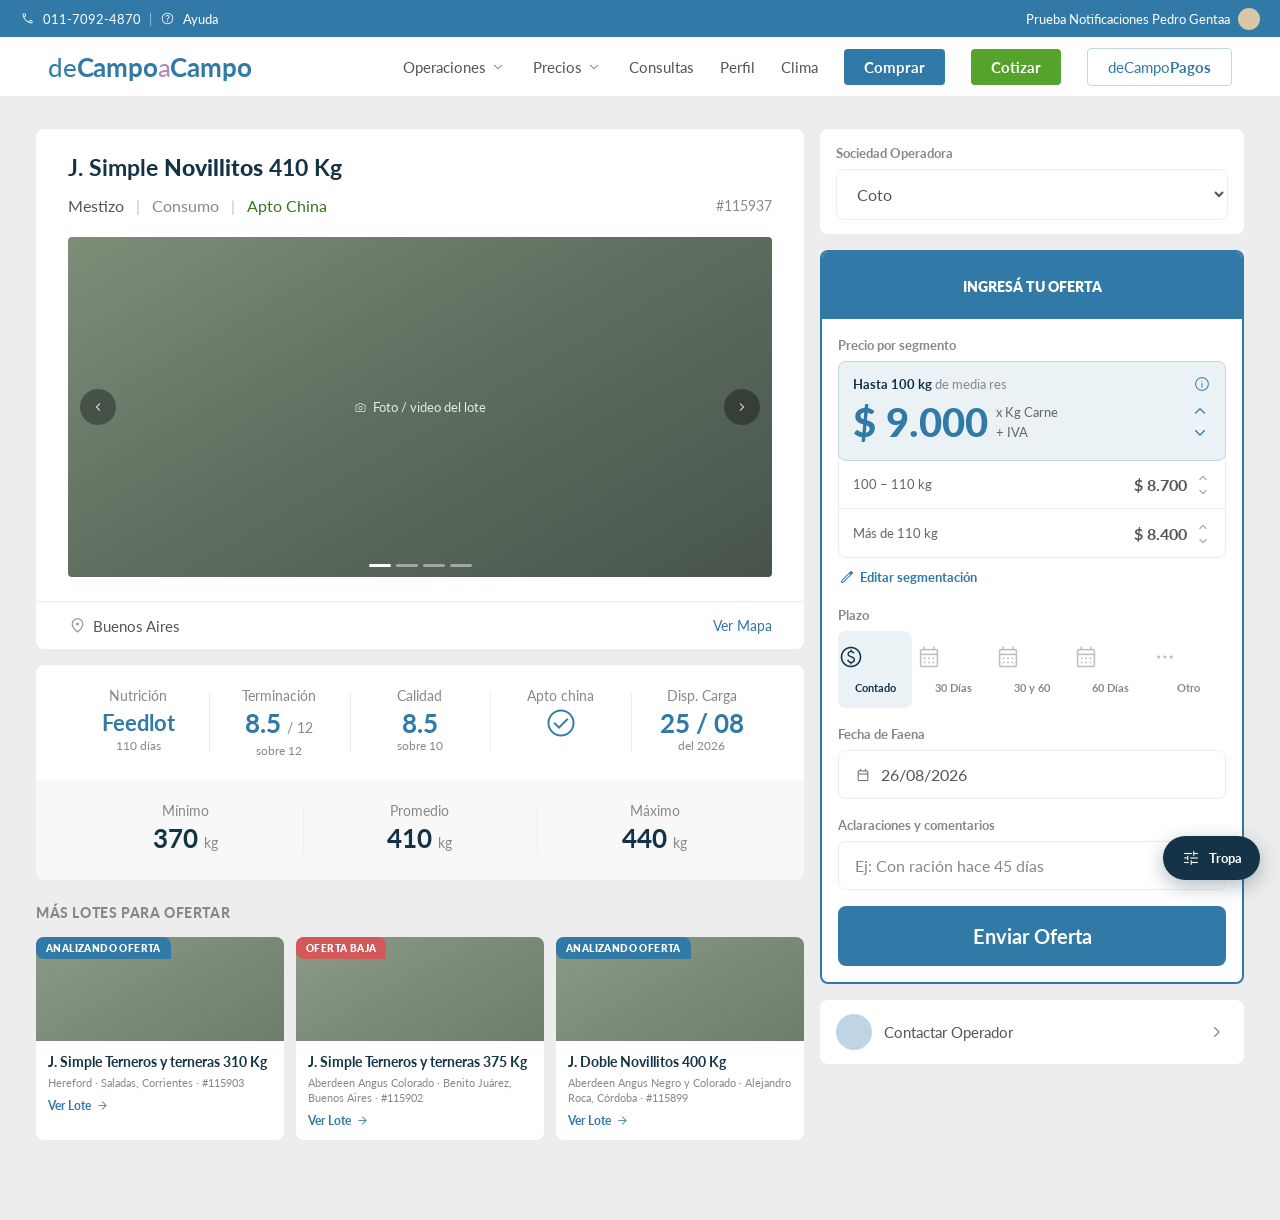
==== compradora/segmentacion-ofertas-faena-web.html @ 0da5093f "Agrego protos de segmentacion oferta faena" ====
<!DOCTYPE html>
<html lang="es">
<head>
<meta charset="utf-8"/>
<meta name="viewport" content="width=device-width,initial-scale=1"/>
<title>Segmentación de Ofertas Faena — Prototipo Web</title>
<link rel="preconnect" href="https://fonts.googleapis.com">
<link rel="preconnect" href="https://fonts.gstatic.com" crossorigin>
<link href="https://fonts.googleapis.com/css2?family=Lato:wght@400;700;900&display=swap" rel="stylesheet">
<link href="https://fonts.googleapis.com/css2?family=Material+Symbols+Outlined:opsz,wght,FILL,GRAD@20..48,300,0,0" rel="stylesheet">
<style>
/* ════════════════════════════════════════════════════════════════
   TOKENS — relevados de react-stage.dcac.ar/lote/faena/115937 (02/09/2026)
   + 04_templates/04_assets/design-system/Design_dCaC.md
   ════════════════════════════════════════════════════════════════ */
:root{
  --brand:#3179A7; --brand-dark:#235677; --brand-light:#EAF2F6; --brand-mid:#BFD5E4;
  --ink:#153346;
  --bg-page:#EDEDED; --bg-l1:#FFFFFF; --bg-l2:#F8F8F8;
  --border-tertiary:#EDEDED; --border-secondary:#C0C0C0;
  --c-primary:#555555; --c-secondary:#666666; --c-tertiary:#888888; --c-disabled:#C0C0C0;
  --positive:#54A22B; --positive-bg:#EEF6EA; --green-cta:#55A32A; --green-text:#3C731F;
  --warning:#B29B0E; --warning-border:#E7E0B4; --warning-text:#4B4106;
  --negative:#D25859; --negative-border:#F8CECE; --negative-text:#612929;
  --info-bg:#F4F8FA; --r-sm:8px; --r-xs:4px;
}
*{box-sizing:border-box}
body{margin:0;background:var(--bg-page);font-family:Lato,sans-serif;color:var(--c-primary);-webkit-font-smoothing:antialiased}
.ms{font-family:'Material Symbols Outlined';font-weight:300;font-style:normal;line-height:1;vertical-align:middle;user-select:none;display:inline-block;width:1em;overflow:hidden;white-space:nowrap}
.hidden{display:none!important}

/* ── Header ── */
.topbar{background:var(--brand);height:37px;display:flex;align-items:center;padding:0 20px;color:#fff;font-size:13px;gap:8px}
.topbar .sep{opacity:.55}
.topbar .right{margin-left:auto;display:flex;align-items:center;gap:8px}
.avatar{width:22px;height:22px;border-radius:999px;background:#D9C7A8;display:inline-block}
.navbar{background:#fff;height:60px;display:flex;align-items:center;padding:0 48px;gap:26px;border-bottom:1px solid var(--border-tertiary)}
.logo{font-size:26px;color:var(--brand);letter-spacing:-.2px;margin-right:auto}
.logo b{font-weight:700}.logo i{color:#B08BB8;font-style:normal}
.nav-item{font-size:15px;color:var(--c-primary);display:flex;align-items:center;gap:3px;cursor:pointer}
.nav-item .ms{font-size:18px;color:var(--c-tertiary)}
.nav-btn{border-radius:var(--r-xs);padding:9px 20px;font-size:15px;font-weight:700;cursor:pointer}
.nav-btn.brand{background:var(--brand);color:#fff}
.nav-btn.green{background:var(--green-cta);color:#fff}
.nav-btn.out{background:#fff;border:1px solid var(--brand-mid);color:var(--brand);font-weight:400}

/* ── Layout ── */
.wrap{max-width:1256px;margin:0 auto;padding:32px 0 80px;display:grid;grid-template-columns:1fr 424px;gap:16px;align-items:start}
@media(max-width:1320px){.wrap{padding:32px 24px 80px}}
.col{display:flex;flex-direction:column;gap:16px}

/* ── Card de lote ── */
.card{background:var(--bg-l1);border-radius:var(--r-sm);overflow:hidden}
.card-pad{padding:24px 32px}
.lote-title{font-size:23px;font-weight:700;color:var(--ink);margin:0}
.lote-title .cat{font-weight:900}
.lote-meta{display:flex;align-items:center;gap:12px;margin-top:14px;font-size:16px;line-height:22px}
.lote-meta .sep{color:var(--border-secondary)}
.lote-meta .a{color:var(--c-primary)}
.lote-meta .b{color:var(--c-tertiary)}
.lote-meta .green{color:var(--green-text)}
.lote-meta .id{margin-left:auto;font-size:14px;color:var(--c-tertiary)}
.media{position:relative;margin-top:20px;height:340px;border-radius:var(--r-xs);overflow:hidden;background:linear-gradient(150deg,#7d8f79 0%,#5f7060 45%,#48544b 100%);display:flex;align-items:center;justify-content:center}
.media .lbl{color:rgba(255,255,255,.85);font-size:13px;display:flex;align-items:center;gap:6px}
.media .arrow{position:absolute;top:50%;transform:translateY(-50%);width:36px;height:36px;border-radius:999px;background:rgba(0,0,0,.35);color:#fff;display:flex;align-items:center;justify-content:center;cursor:pointer}
.media .arrow.l{left:12px}.media .arrow.r{right:12px}
.media .bars{position:absolute;bottom:10px;left:0;right:0;display:flex;justify-content:center;gap:5px}
.media .bars i{width:22px;height:3px;border-radius:2px;background:rgba(255,255,255,.45)}
.media .bars i.on{background:#fff}
.geo{display:flex;align-items:center;gap:6px;padding:14px 32px;border-top:1px solid var(--border-tertiary);font-size:15px;color:var(--c-primary)}
.geo .ms{font-size:19px;color:var(--c-tertiary)}
.geo .link{margin-left:auto;color:var(--brand);font-size:14px;cursor:pointer}

/* ── Atributos ── */
.attrs{display:grid;grid-template-columns:repeat(5,1fr);padding:22px 32px}
.attr{text-align:center;position:relative}
.attr+.attr::before{content:'';position:absolute;left:0;top:6px;bottom:6px;width:1px;background:var(--border-tertiary)}
.attr .k{font-size:14px;color:var(--c-tertiary)}
.attr .v{font-size:26px;font-weight:700;color:var(--brand);margin-top:4px;line-height:30px}
.attr .v small{font-size:14px;font-weight:400;color:var(--c-tertiary)}
.attr .s{font-size:12px;color:var(--c-tertiary)}
.attr .check{color:var(--brand);font-size:34px;margin-top:2px}
.weights{display:grid;grid-template-columns:repeat(3,1fr);padding:22px 32px;background:var(--bg-l2)}
.weights .attr .v{color:var(--ink)}

/* ── Más lotes ── */
.sec-title{font-size:14px;font-weight:900;color:var(--c-tertiary);text-transform:uppercase;letter-spacing:.6px;margin:8px 0 0}
.rail{display:grid;grid-template-columns:repeat(3,1fr);gap:12px}
.mini{background:var(--bg-l1);border-radius:var(--r-sm);overflow:hidden;position:relative}
.mini .badge{position:absolute;top:0;left:0;font-size:10px;font-weight:800;letter-spacing:.4px;color:#fff;padding:5px 10px;border-radius:0 var(--r-sm) 0 var(--r-sm);text-transform:uppercase}
.mini .badge.an{background:var(--brand)}
.mini .badge.baja{background:var(--negative)}
.mini .ph{height:104px;background:linear-gradient(150deg,#8a9a86,#6d7d6b)}
.mini .bd{padding:12px}
.mini .t{font-size:14px;font-weight:700;color:var(--ink);line-height:18px}
.mini .m{font-size:11px;color:var(--c-tertiary);margin-top:4px;line-height:15px}
.mini .go{display:flex;align-items:center;gap:4px;color:var(--brand);font-size:12px;font-weight:700;margin-top:8px;cursor:pointer}
.mini .go .ms{font-size:15px}

/* ── Panel de oferta ── */
.offer{background:var(--bg-l1);border:2px solid var(--brand);border-radius:var(--r-sm)}
.offer-head{background:var(--brand);padding:24px 32px;text-align:center;border-radius:6px 6px 0 0}
.offer-head span{font-size:14px;font-weight:800;color:#fff;text-transform:uppercase}
.offer-body{padding:16px}
.field{margin-bottom:16px}
.field:last-child{margin-bottom:0}
.label{font-size:13px;font-weight:700;line-height:20px;color:var(--c-tertiary);margin-bottom:6px}

.price-box{border:1px solid var(--border-tertiary);border-radius:var(--r-sm);padding:12px 16px;display:flex;align-items:center;gap:10px}
.price-big{font-size:40px;line-height:60px;font-weight:900;color:var(--brand);white-space:nowrap}
.price-suffix{font-size:13px;line-height:20px;color:var(--c-secondary);white-space:nowrap}
.steppers{margin-left:auto;display:flex;flex-direction:column;color:var(--brand)}
.steppers .ms{font-size:22px;height:22px;cursor:pointer}
.steppers .ms:hover{color:var(--brand-dark)}

.seg-table{border:1px solid var(--border-tertiary);border-radius:var(--r-sm)}
.seg-row:first-child{border-radius:var(--r-sm) var(--r-sm) 0 0}
.seg-row:last-child{border-radius:0 0 var(--r-sm) var(--r-sm)}
.seg-row{display:flex;align-items:center;justify-content:space-between;gap:12px;padding:10px 14px;border-bottom:1px solid var(--border-tertiary)}
.seg-row:last-child{border-bottom:none}
.seg-row .range{font-size:13px;line-height:20px;color:var(--c-secondary)}
.seg-row .price{font-size:16px;font-weight:700;color:var(--c-primary)}
.seg-row .price-wrap{display:flex;align-items:center;gap:8px}
.steppers-sm{display:flex;flex-direction:column;color:var(--c-tertiary)}
.steppers-sm .ms{font-size:16px;height:14px;cursor:pointer}
.steppers-sm .ms:hover{color:var(--brand)}
.seg-row.principal{display:block;background:var(--brand-light);border:1px solid var(--brand-mid);border-radius:var(--r-sm);margin:-1px;padding:12px 14px;position:relative}
.seg-row.principal .range-line{display:flex;align-items:center;gap:6px}
.seg-row.principal .range{font-size:13px;font-weight:700;line-height:20px;color:var(--ink)}
.seg-row.principal .range .est{font-weight:400;color:var(--c-tertiary)}
.principal-line{display:flex;align-items:center;gap:8px;margin-top:2px}
.seg-row.principal .price{font-size:40px;line-height:52px;font-weight:900;color:var(--brand);white-space:nowrap}
.edit-link{display:inline-flex;align-items:center;gap:4px;color:var(--brand);font-size:13px;font-weight:700;cursor:pointer;margin-top:10px}
.edit-link .ms{font-size:18px}
/* Selector de categoría para tropas mixtas de mismo eje */
.tabs{display:flex;background:var(--bg-l2);border:1px solid var(--border-tertiary);border-radius:var(--r-sm);padding:4px;gap:2px;margin-bottom:8px}
.tab{flex:1;text-align:center;padding:7px 0;border-radius:var(--r-xs);font-size:12px;font-weight:700;color:var(--c-tertiary);cursor:pointer;white-space:nowrap;overflow:hidden;text-overflow:ellipsis}
.tab:hover{color:var(--c-secondary)}
.tab.active{background:var(--brand-light);color:var(--brand-dark)}
/* ── Tropas mixtas de mismo eje: una columna de precio por categoría ── */
.seg-hdr{display:grid;grid-template-columns:1fr 104px 104px;gap:8px;padding:8px 14px;background:var(--bg-l2);border-bottom:1px solid var(--border-tertiary);border-radius:var(--r-sm) var(--r-sm) 0 0}
.seg-hdr span{font-size:10px;font-weight:700;text-transform:uppercase;letter-spacing:.3px;color:var(--c-tertiary);text-align:right}
.seg-hdr span:first-child{text-align:left}
.seg-row.multi{display:grid;grid-template-columns:1fr 104px 104px;gap:8px;align-items:center;border-radius:0}
.seg-row.multi .cell{display:flex;align-items:center;justify-content:flex-end;gap:4px}
.seg-row.multi.principal{display:grid;padding:12px 14px;margin:-1px}
.seg-row.multi.principal .price{font-size:22px;line-height:30px;font-weight:900;color:var(--brand)}
.seg-row.multi .range-line{min-width:0}
.seg-cap{font-size:11px;color:var(--c-tertiary);margin-top:6px}
.edit-hdr{display:grid;grid-template-columns:1fr 88px 88px 18px;gap:8px;padding-bottom:6px;border-bottom:1px solid var(--border-tertiary)}
.edit-hdr span{font-size:10px;font-weight:700;text-transform:uppercase;letter-spacing:.3px;color:var(--c-tertiary);text-align:right}
.edit-hdr span:first-child{text-align:left}
.edit-row.multi{display:grid;grid-template-columns:1fr 88px 88px 18px;gap:8px;align-items:center}
.edit-row .rf{font-size:13px;color:var(--c-secondary)}

/* ── Hint on hover ── */
/* El ícono dispara el hover; la burbuja se posiciona respecto de la fila
   principal (position:relative) para no tapar el precio. */
.hint{margin-left:auto;position:static;display:inline-flex;align-items:center;cursor:help}
.hint>.ms{font-size:18px;color:var(--brand)}
.hint .bubble{position:absolute;left:14px;right:14px;top:calc(100% - 2px);background:var(--ink);color:#E7F0F6;font-size:12px;line-height:17px;font-weight:400;padding:10px 12px;border-radius:var(--r-sm);box-shadow:0 8px 24px rgba(21,51,70,.28);opacity:0;visibility:hidden;transition:opacity .12s;z-index:20;text-align:left}
.hint .bubble b{color:#fff}
.hint .bubble::before{content:'';position:absolute;right:12px;top:-5px;width:10px;height:10px;background:var(--ink);transform:rotate(45deg)}
.hint:hover .bubble{opacity:1;visibility:visible}

.chips{display:grid;grid-template-columns:repeat(5,1fr);gap:4px}
.chip{border-radius:var(--r-sm);padding:13px 0;text-align:center;cursor:pointer}
.chip .ms{font-size:26px;color:var(--c-disabled);display:block;margin-bottom:6px}
.chip .cl{font-size:11px;font-weight:700;color:var(--c-tertiary)}
.chip.selected{background:var(--brand-light)}
.chip.selected .ms,.chip.selected .cl{color:var(--ink)}

.input{border:1px solid var(--border-tertiary);border-radius:var(--r-sm);padding:14px 16px;display:flex;align-items:center;gap:10px;font-size:16px;color:var(--c-primary);width:100%;font-family:Lato;background:var(--bg-l1)}
.input.placeholder{color:var(--c-tertiary)}

.btn{border:none;border-radius:var(--r-sm);font-family:Lato,sans-serif;font-size:20px;line-height:30px;padding:15px 0;width:100%;cursor:pointer}
.btn-primary{background:var(--brand);color:#fff;font-weight:700}
.btn-primary:hover{background:var(--brand-dark)}
.btn-disabled{background:var(--bg-l2);color:#444;cursor:not-allowed}
.btn-sm{font-size:14px;line-height:20px;padding:12px 16px;width:auto;font-weight:700}
.btn-ghost{background:transparent;color:var(--brand);border:1px solid var(--brand-mid)}

.alert{display:flex;gap:10px;border-radius:var(--r-sm);padding:12px 14px;border:1px solid}
.alert .ms{font-size:20px;flex-shrink:0;margin-top:1px}
.alert-title{font-size:13px;font-weight:700;line-height:18px}
.alert-body{font-size:12px;line-height:17px;margin-top:2px}
.alert.info{background:var(--info-bg);border-color:var(--brand-mid);color:var(--ink)}
.alert.info .ms{color:var(--brand)}
.alert.warn{background:#FDFCF9;border-color:var(--warning-border);color:var(--warning-text)}
.alert.warn .ms{color:var(--warning)}

.op{background:var(--bg-l1);border-radius:var(--r-sm);padding:14px 16px;display:flex;align-items:center;gap:12px;cursor:pointer}
.op .pic{width:36px;height:36px;border-radius:999px;background:var(--brand-mid)}
.op .n{font-size:15px;color:var(--c-primary)}
.op .ms{margin-left:auto;color:var(--c-tertiary);font-size:22px}

/* ── Oferta baja ── */
.baja-banner{background:var(--negative);color:#fff;border-radius:var(--r-sm) var(--r-sm) 0 0;padding:12px 16px;display:flex;align-items:center;gap:8px}
.baja-banner .t{font-size:14px;font-weight:800;text-transform:uppercase}
.baja-banner .d{margin-left:auto;font-size:11px;opacity:.9}
.baja-body{border:1px solid var(--negative-border);border-top:none;border-radius:0 0 var(--r-sm) var(--r-sm);padding:16px;background:#FEF7F7}
.tip{display:flex;gap:8px;background:#fff;border:1px solid var(--warning-border);border-radius:var(--r-sm);padding:10px 12px;font-size:13px;line-height:19px;color:var(--warning-text);margin-top:12px}
.tip .ms{color:var(--warning);font-size:20px;flex-shrink:0}
.hist{background:var(--bg-l1);border-radius:var(--r-sm);padding:16px}
.hist-h{font-size:13px;font-weight:900;color:var(--c-tertiary);text-transform:uppercase;letter-spacing:.5px;margin-bottom:10px}
.hist-row{display:flex;justify-content:space-between;font-size:13px;padding:5px 0}
.hist-row .v{font-weight:700;color:var(--c-primary)}

/* ── Respuesta del hub: Oferta Baja / Oferta Competitiva ──
   Copys y estructura según feedback de negocio del 09/09/2026. */
.resp{border-radius:var(--r-sm);overflow:hidden;border:2px solid}
.resp.baja{border-color:#9B3A3B}
.resp.comp{border-color:#3C731F}
.resp-head{padding:13px;text-align:center}
.resp.baja .resp-head{background:#9B3A3B}
.resp.comp .resp-head{background:#3C731F}
.resp-head span{color:#fff;font-weight:900;text-transform:uppercase;letter-spacing:.4px;font-size:15px}
.resp-body{background:var(--bg-l1);padding:18px 16px}
.resp-h{text-align:center;font-weight:700;color:var(--c-primary);font-size:17px;line-height:24px}
.resp-h b{font-weight:900}
.resp.baja .resp-h b{color:#9B3A3B}
.resp.comp .resp-h b{color:#3C731F}
.resp-h .mut{font-weight:400;color:var(--c-tertiary)}
.resp-p{text-align:center;color:var(--c-tertiary);margin-top:8px;font-size:14px;line-height:20px}
.resp-p b{color:var(--c-secondary);font-weight:700}
.resp-div{height:1px;background:var(--border-tertiary);margin:16px 0}
.resp-k{font-size:13px;color:var(--c-tertiary);margin-bottom:6px}
.resp-meta{margin-top:14px}
.resp-meta .r{display:flex;justify-content:space-between;gap:12px;padding:8px 0;border-bottom:1px solid var(--border-tertiary);font-size:13px;color:var(--c-tertiary)}
.resp-meta .r:last-child{border-bottom:none}
.resp-meta .r b{color:var(--c-primary);font-weight:700;text-align:right}

/* ── Modales ── */
.overlay{position:fixed;inset:0;background:rgba(21,51,70,.45);display:none;align-items:center;justify-content:center;z-index:100;padding:24px}
.overlay.open{display:flex}
.modal{background:var(--bg-l1);border-radius:12px;width:100%;max-width:460px;max-height:88vh;overflow:auto}
.modal-head{padding:20px 24px 0}
.modal-title{font-size:18px;font-weight:900;color:var(--ink)}
.modal-sub{font-size:13px;line-height:19px;color:var(--c-tertiary);margin-top:4px}
.modal-body{padding:16px 24px}
.modal-foot{padding:0 24px 20px;display:flex;gap:8px;justify-content:flex-end}
.modal-row{display:flex;justify-content:space-between;gap:16px;padding:10px 0;border-bottom:1px solid var(--border-tertiary)}
.modal-row:last-child{border-bottom:none}
.modal-row .k{font-size:13px;color:var(--c-tertiary)}
.modal-row .v{font-size:13px;font-weight:700;color:var(--c-primary);text-align:right}
.edit-row{display:flex;align-items:center;justify-content:space-between;gap:12px;padding:10px 0;border-bottom:1px solid var(--border-tertiary)}
.range-input{font-family:Lato;font-size:13px;width:56px;padding:6px 8px;border:1px solid var(--border-tertiary);border-radius:var(--r-xs);color:var(--c-primary)}
.range-input.wide{width:88px}
.price-input{font-family:Lato;font-size:14px;font-weight:700;width:88px;padding:6px 8px;border:1px solid var(--border-tertiary);border-radius:var(--r-xs);color:var(--c-primary);text-align:right}
.edit-price{display:flex;align-items:center;gap:8px}
.edit-price .del{font-size:18px;color:var(--c-disabled);cursor:pointer}
.edit-price .del:hover{color:var(--negative)}
.add-seg{display:inline-flex;align-items:center;gap:6px;color:var(--brand);font-size:13px;font-weight:700;cursor:pointer;padding-top:12px}
.add-seg .ms{font-size:18px}
.ok-icon{width:56px;height:56px;border-radius:999px;background:var(--positive-bg);color:var(--positive);display:flex;align-items:center;justify-content:center;margin:0 auto 12px}
.ok-icon .ms{font-size:32px}

/* ── Widget flotante de tropas ── */
.cw{position:fixed;right:20px;bottom:20px;z-index:200}
.cw-fab{background:var(--ink);color:#fff;border-radius:999px;padding:12px 18px;display:flex;align-items:center;gap:8px;font-size:13px;font-weight:700;cursor:pointer;box-shadow:0 6px 20px rgba(21,51,70,.32)}
.cw-fab .ms{font-size:20px}
.cw-panel{display:none;background:var(--ink);border-radius:12px;padding:8px;margin-bottom:8px;width:308px;max-height:76vh;overflow:auto;box-shadow:0 10px 32px rgba(21,51,70,.36)}
.cw.open .cw-panel{display:block}
.cw-t{color:#8FB4CC;font-size:10px;font-weight:700;text-transform:uppercase;letter-spacing:.5px;padding:10px 10px 6px}
.cw-item{color:#DCE8F0;font-size:13px;line-height:18px;padding:9px 10px;border-radius:var(--r-sm);cursor:pointer;display:flex;gap:8px;align-items:flex-start}
.cw-item:hover{background:rgba(255,255,255,.08)}
.cw-item.active{background:var(--brand);color:#fff;font-weight:700}
.cw-item .ms{font-size:18px;opacity:.7;margin-top:1px}
.cw-item small{display:block;font-size:11px;font-weight:400;opacity:.75;margin-top:1px}
.cw-sep{height:1px;background:rgba(255,255,255,.1);margin:8px 6px}
</style>
</head>
<body>

<!-- ══════════ HEADER ══════════ -->
<div class="topbar">
  <span class="ms" style="font-size:15px">call</span>011-7092-4870
  <span class="sep">|</span><span class="ms" style="font-size:15px">help</span>Ayuda
  <span class="right">Prueba Notificaciones Pedro Gentaa<span class="avatar"></span></span>
</div>
<div class="navbar">
  <div class="logo">de<b>Campo</b><i>a</i><b>Campo</b></div>
  <div class="nav-item">Operaciones<span class="ms">expand_more</span></div>
  <div class="nav-item">Precios<span class="ms">expand_more</span></div>
  <div class="nav-item">Consultas</div>
  <div class="nav-item">Perfil</div>
  <div class="nav-item">Clima</div>
  <div class="nav-btn brand">Comprar</div>
  <div class="nav-btn green">Cotizar</div>
  <div class="nav-btn out">deCampo<b>Pagos</b></div>
</div>

<div class="wrap">
  <!-- ══════════ COLUMNA IZQUIERDA ══════════ -->
  <div class="col">
    <div class="card">
      <div class="card-pad">
        <div class="lote-title" id="l-title"></div>
        <div class="lote-meta">
          <span class="a" id="l-raza"></span><span class="sep">|</span>
          <span class="b" id="l-destino"></span>
          <span class="sep" id="l-sep2">|</span><span class="green" id="l-china">Apto China</span>
          <span class="id" id="l-id"></span>
        </div>
        <div class="media">
          <div class="lbl"><span class="ms">photo_camera</span>Foto / video del lote</div>
          <div class="arrow l"><span class="ms">chevron_left</span></div>
          <div class="arrow r"><span class="ms">chevron_right</span></div>
          <div class="bars"><i class="on"></i><i></i><i></i><i></i></div>
        </div>
      </div>
      <div class="geo"><span class="ms">location_on</span><span id="l-ubic"></span><span class="link">Ver Mapa</span></div>
    </div>

    <div class="card">
      <div class="attrs">
        <div class="attr"><div class="k">Nutrición</div><div class="v" id="a-nut" style="font-size:22px"></div><div class="s" id="a-nut2"></div></div>
        <div class="attr"><div class="k">Terminación</div><div class="v" id="a-term"></div><div class="s">sobre 12</div></div>
        <div class="attr"><div class="k">Calidad</div><div class="v" id="a-cal"></div><div class="s">sobre 10</div></div>
        <div class="attr"><div class="k">Apto china</div><div class="check ms" id="a-china">check_circle</div></div>
        <div class="attr"><div class="k">Disp. Carga</div><div class="v" id="a-carga"></div><div class="s" id="a-carga2"></div></div>
      </div>
      <div class="weights">
        <div class="attr"><div class="k">Mínimo</div><div class="v" id="w-min"></div></div>
        <div class="attr"><div class="k">Promedio</div><div class="v" id="w-prom"></div></div>
        <div class="attr"><div class="k">Máximo</div><div class="v" id="w-max"></div></div>
      </div>
    </div>

    <div class="sec-title">Más lotes para ofertar</div>
    <div class="rail">
      <div class="mini"><span class="badge an">Analizando oferta</span><div class="ph"></div><div class="bd">
        <div class="t">J. Simple Terneros y terneras 310 Kg</div>
        <div class="m">Hereford · Saladas, Corrientes · #115903</div>
        <div class="go">Ver Lote<span class="ms">arrow_forward</span></div></div></div>
      <div class="mini"><span class="badge baja">Oferta baja</span><div class="ph"></div><div class="bd">
        <div class="t">J. Simple Terneros y terneras 375 Kg</div>
        <div class="m">Aberdeen Angus Colorado · Benito Juárez, Buenos Aires · #115902</div>
        <div class="go">Ver Lote<span class="ms">arrow_forward</span></div></div></div>
      <div class="mini"><span class="badge an">Analizando oferta</span><div class="ph"></div><div class="bd">
        <div class="t">J. Doble Novillitos 400 Kg</div>
        <div class="m">Aberdeen Angus Negro y Colorado · Alejandro Roca, Córdoba · #115899</div>
        <div class="go">Ver Lote<span class="ms">arrow_forward</span></div></div></div>
    </div>
  </div>

  <!-- ══════════ COLUMNA DERECHA ══════════ -->
  <div class="col">

    <!-- El selector de sociedad vive FUERA del bloque de oferta (feedback 09/09) -->
    <div class="card" style="padding:14px 16px">
      <div class="label" style="margin-bottom:6px">Sociedad Operadora</div>
      <select class="input" id="f-soc" onchange="switchSoc(this.value)"></select>
    </div>

    <!-- Respuesta del hub (Oferta Baja / Oferta Competitiva) -->
    <div id="blk-resp" class="hidden">
      <div class="resp" id="resp-card">
        <div class="resp-head"><span id="resp-title"></span></div>
        <div class="resp-body">
          <div class="resp-h" id="resp-h"></div>
          <div class="resp-p" id="resp-p"></div>
          <div class="resp-div"></div>
          <div class="resp-k">Precio ofertado</div>
          <div class="seg-table" id="seg-resp"></div>
          <div class="resp-meta" id="resp-meta"></div>
          <div id="resp-cta" style="margin-top:16px"></div>
        </div>
      </div>
    </div>

    <div class="offer" id="blk-offer">
      <div class="offer-head"><span>Ingresá tu oferta</span></div>
      <div class="offer-body">

        <div class="field" id="f-aviso"></div>

        <div class="field" id="f-seg">
          <div class="label">Precio por segmento</div>
          <div class="tabs hidden" id="f-tabs"></div>
          <div class="seg-table" id="f-table"></div>
          <span class="edit-link" onclick="openEdit()"><span class="ms">edit</span>Editar segmentación</span>
        </div>

        <div class="field hidden" id="f-unico">
          <div class="label">Precio</div>
          <div class="price-box">
            <span class="price-big" id="u-price">$ 9.000</span>
            <span class="price-suffix">x Kg Carne<br>+ IVA</span>
            <span class="steppers"><span class="ms" onclick="stepUnico(25)">keyboard_arrow_up</span><span class="ms" onclick="stepUnico(-25)">keyboard_arrow_down</span></span>
          </div>
          <div class="alert info" style="margin-top:10px"><span class="ms">info</span><div><div class="alert-body">
            Todavía no tenemos tu segmentación de precios cargada para esta categoría. Ofertá un precio único y avisale al operador si querés diferenciar por kilaje.
          </div></div></div>
        </div>

        <div class="field">
          <div class="label">Plazo</div>
          <div class="chips" id="f-chips">
            <div class="chip selected" onclick="pickPlazo(this,'Contado')"><span class="ms">paid</span><span class="cl">Contado</span></div>
            <div class="chip" onclick="pickPlazo(this,'30 Días')"><span class="ms">calendar_month</span><span class="cl">30 Días</span></div>
            <div class="chip" onclick="pickPlazo(this,'30 y 60')"><span class="ms">calendar_month</span><span class="cl">30 y 60</span></div>
            <div class="chip" onclick="pickPlazo(this,'60 Días')"><span class="ms">calendar_month</span><span class="cl">60 Días</span></div>
            <div class="chip" onclick="pickPlazo(this,'Otro')"><span class="ms">more_horiz</span><span class="cl">Otro</span></div>
          </div>
        </div>

        <div class="field">
          <div class="label">Fecha de Faena</div>
          <div class="input" id="f-fecha"><span class="ms">calendar_today</span><span>26/08/2026</span></div>
        </div>

        <div class="field">
          <div class="label">Aclaraciones y comentarios</div>
          <div class="input placeholder" id="f-acl">Ej: Con ración hace 45 días</div>
        </div>

        <button class="btn btn-primary" onclick="openConfirm()">Enviar Oferta</button>
      </div>
    </div>

    <div class="op"><span class="pic"></span><div class="n">Contactar Operador</div><span class="ms">chevron_right</span></div>
  </div>
</div>

<!-- ══════════ MODALES ══════════ -->
<div class="overlay" id="ov-edit"><div class="modal">
  <div class="modal-head"><div class="modal-title">Editar segmentación</div><div class="modal-sub" id="edit-sub"></div></div>
  <div class="modal-body" id="edit-body"></div>
  <div class="modal-foot"><button class="btn btn-sm btn-ghost" onclick="closeModal('ov-edit')">Cancelar</button><button class="btn btn-sm btn-primary" onclick="saveEdit()">Guardar</button></div>
</div></div>

<div class="overlay" id="ov-confirm"><div class="modal">
  <div class="modal-head"><div class="modal-title">Confirmá tu oferta</div></div>
  <div class="modal-body" id="confirm-body"></div>
  <div class="modal-foot"><button class="btn btn-sm btn-ghost" onclick="closeModal('ov-confirm')">Modificar</button><button class="btn btn-sm btn-primary" onclick="closeModal('ov-confirm');openModal('ov-ok')">Confirmar</button></div>
</div></div>

<div class="overlay" id="ov-ok"><div class="modal" style="max-width:400px">
  <div class="modal-body" style="text-align:center;padding:32px 24px 8px">
    <div class="ok-icon"><span class="ms">check</span></div>
    <div class="modal-title">Oferta enviada</div>
    <div class="modal-sub">Tu oferta nos importa. Recordá que enviarla no constituye un compromiso de compra.</div>
  </div>
  <div class="modal-foot" style="justify-content:center"><button class="btn btn-sm btn-primary" onclick="closeModal('ov-ok')">Entendido</button></div>
</div></div>

<!-- ══════════ WIDGET DE TROPAS ══════════ -->
<div class="cw" id="cw">
  <div class="cw-panel">
    <div class="cw-t">Tipo de tropa</div>
    <div id="cw-tropas"></div>
    <div class="cw-sep"></div>
    <div class="cw-t">Estado de la oferta</div>
    <div class="cw-item active" data-e="ofertar" onclick="setEstado('ofertar')"><span class="ms">edit_note</span><div>Ofertar<small>Formulario de carga</small></div></div>
    <div class="cw-item" data-e="competitiva" onclick="setEstado('competitiva')"><span class="ms">verified</span><div>Respuesta: Oferta Competitiva<small>Prioridad + fecha en el título</small></div></div>
    <div class="cw-item" data-e="baja" onclick="setEstado('baja')"><span class="ms">error</span><div>Respuesta: Oferta Baja<small>Sin fecha ni importe sugerido</small></div></div>
  </div>
  <div class="cw-fab" onclick="document.getElementById('cw').classList.toggle('open')"><span class="ms">tune</span>Tropa</div>
</div>

<script>
/* ════════════════════════════════════════════════════════════════
   MODELO
   Granularidad: sociedad × destino × grupo de categorías × segmento.
   - destino = consumo | exportacion  (NO es una categoría)
   - grupo   = categorías de faena que esa sociedad segmenta igual
   - eje     = kilaje (media res) | tipificacion (vaca)
   Cada tropa se puede ofertar con 3 sociedades: dos con historial de
   segmentación distinto y una sin historial (cae al precio único de hoy).
   ════════════════════════════════════════════════════════════════ */

/* Regla del cursor principal (acordada con negocio el 19/08):
   consumo → primer segmento (el más liviano = el de mayor precio)
   exportación → segmento intermedio (pico de la campana)
   vaca / tipificación → SIN DEFINIR (P2). El proto asume el del medio. */
function principalIndex(destino, eje, n){
  if(eje === 'tipificacion') return Math.floor((n-1)/2);
  if(destino === 'exportacion') return Math.floor((n-1)/2);
  return 0;
}

const SIN_HISTORIAL = 'Frigorífico del Sur S.A.';

const TROPAS = {
  consumo: {
    nombre:'Consumo', hint:'Cursor en el segmento de mayor precio',
    lote:{pre:'J. Simple', cat:'Novillitos', kg:410, raza:'Mestizo', destino:'Consumo', china:true, id:'#115937',
      ubic:'Buenos Aires', nut:'Feedlot', nut2:'110 días', term:'8.5', cal:'8.5', carga:'25 / 08', carga2:'del 2026',
      min:370, prom:410, max:440},
    fecha:'26/08/2026', plazo:'Contado',
    sociedades:{
      'Coto':{destino:'consumo', eje:'kilaje', grupo:['Novillito','Vaquillona'], segmentos:[
        {max:100, price:9000},{min:100,max:110, price:8700},{min:110, price:8400}]},
      'Matarife Pichinini':{destino:'consumo', eje:'kilaje', grupo:['Novillito','Vaquillona','Ternero'], segmentos:[
        {max:95, price:9150},{min:95, price:8800}]},
      [SIN_HISTORIAL]:{sinHistorial:true, precio:9000}
    }
  },

  expo: {
    nombre:'Exportación', hint:'Cursor en el segmento del medio',
    lote:{pre:'J. Doble', cat:'Novillos', kg:470, raza:'Mestizo', destino:'Exportación', china:true, id:'#114299',
      ubic:'Santa Fe', nut:'Feedlot', nut2:'90 días', term:'9.0', cal:'9.0', carga:'20 / 08', carga2:'del 2026',
      min:440, prom:470, max:500},
    fecha:'20/08/2026', plazo:'30 Días',
    sociedades:{
      'Swift':{destino:'exportacion', eje:'kilaje', grupo:['Novillo','MEJ'], segmentos:[
        {max:120, price:8050},{min:120,max:190, price:8300},{min:190, price:8100}]},
      'Los Nogales S.A.':{destino:'exportacion', eje:'kilaje', grupo:['Novillo'], segmentos:[
        {max:110, price:7950},{min:110,max:140, price:8200},{min:140,max:190, price:8350},
        {min:190,max:220, price:8250},{min:220, price:8050}]},
      [SIN_HISTORIAL]:{sinHistorial:true, precio:8300}
    }
  },

  vaca: {
    nombre:'Vacas', hint:'Tipificación + grasa · P2 abierto',
    lote:{pre:'J. Simple', cat:'Vaca Gorda', kg:480, raza:'Mestizo', destino:'Consumo', china:false, id:'#115941',
      ubic:'Santa Fe', nut:'Campo', nut2:'natural', term:'7.0', cal:'7.5', carga:'28 / 08', carga2:'del 2026',
      min:440, prom:480, max:520},
    fecha:'22/08/2026', plazo:'30 Días',
    sociedades:{
      'Carroll-Rippin':{destino:'consumo', eje:'tipificacion', grupo:['Vaca Gorda','Vaca Manufactura'], segmentos:[
        {label:'B1', price:7550},{label:'C1', price:7200},{label:'C2', price:6900}]},
      'Coto':{destino:'consumo', eje:'tipificacion', grupo:['Vaca Gorda'], segmentos:[
        {label:'B1', price:7600},{label:'B2', price:7450},{label:'C1', price:7200},
        {label:'C2', price:6950},{label:'C3', price:6700}]},
      [SIN_HISTORIAL]:{sinHistorial:true, precio:7200}
    }
  },

  mixtaConsumo: {
    nombre:'Mixta consumo · 2 categorías', hint:'Novillito + Vaquillona · selector de categoría',
    lote:{pre:'J. Doble', cat:'Novillitos y Vaquillonas', kg:395, raza:'Mestizo', destino:'Consumo', china:false, id:'#115958',
      ubic:'Córdoba', nut:'Feedlot', nut2:'85 días', term:'8.0', cal:'8.0', carga:'27 / 08', carga2:'del 2026',
      min:360, prom:395, max:430},
    fecha:'27/08/2026', plazo:'Contado', referencia:'Novillito',
    aviso:{tipo:'info', t:'Tropa con dos categorías',
      b:'Los rangos de kilaje son los mismos para las dos categorías. Cargá el precio de cada una alternando con el selector. El operador definió <b>Novillito</b> como categoría de referencia.'},
    sociedades:{
      'Coto':{destino:'consumo', eje:'kilaje', grupo:['Novillito','Vaquillona'], cols:['Novillito','Vaquillona'], segmentos:[
        {max:100, prices:[8950,8750]},{min:100,max:110, prices:[8650,8450]},{min:110, prices:[8350,8150]}]},
      'Matarife Pichinini':{destino:'consumo', eje:'kilaje', grupo:['Novillito','Vaquillona'], cols:['Novillito','Vaquillona'], segmentos:[
        {max:95, prices:[9100,8900]},{min:95, prices:[8750,8550]}]},
      [SIN_HISTORIAL]:{sinHistorial:true, precio:8900}
    }
  },

  mixtaExpo: {
    nombre:'Mixta exportación · 2 categorías', hint:'Novillo + MEJ · selector de categoría',
    lote:{pre:'J. Doble', cat:'Novillos y MEJ', kg:460, raza:'Mestizo', destino:'Exportación', china:true, id:'#115949',
      ubic:'Santa Fe', nut:'Feedlot', nut2:'95 días', term:'8.5', cal:'8.5', carga:'26 / 08', carga2:'del 2026',
      min:430, prom:460, max:495},
    fecha:'26/08/2026', plazo:'30 Días', referencia:'Novillo',
    aviso:{tipo:'info', t:'Tropa con dos categorías',
      b:'Los rangos de kilaje son los mismos para las dos categorías. Cargá el precio de cada una alternando con el selector. El operador definió <b>Novillo</b> como categoría de referencia.'},
    sociedades:{
      'Swift':{destino:'exportacion', eje:'kilaje', grupo:['Novillo','MEJ'], cols:['Novillo','MEJ'], segmentos:[
        {max:120, prices:[7980,7830]},{min:120,max:190, prices:[8230,8080]},{min:190, prices:[8030,7880]}]},
      'Los Nogales S.A.':{destino:'exportacion', eje:'kilaje', grupo:['Novillo','MEJ'], cols:['Novillo','MEJ'], segmentos:[
        {max:110, prices:[7880,7730]},{min:110,max:140, prices:[8130,7980]},{min:140,max:190, prices:[8280,8130]},
        {min:190,max:220, prices:[8180,8030]},{min:220, prices:[7980,7830]}]},
      [SIN_HISTORIAL]:{sinHistorial:true, precio:8230}
    }
  },

  mixtaVaca: {
    nombre:'Mixta vaca + vaquillona', hint:'Solo segmentación de vaca',
    lote:{pre:'J. Doble', cat:'Vacas y Vaquillonas', kg:450, raza:'Mestizo', destino:'Consumo', china:false, id:'#115962',
      ubic:'Entre Ríos', nut:'Campo', nut2:'natural', term:'7.5', cal:'7.0', carga:'29 / 08', carga2:'del 2026',
      min:410, prom:450, max:495},
    fecha:'29/08/2026', plazo:'Contado', referencia:'Vaca', acl:'Ej: Vaquillona hasta 100 kg a $8.900',
    aviso:{tipo:'warn', t:'Tropa con dos categorías',
      b:'Vaca y vaquillona no segmentan por el mismo criterio. El operador definió <b>Vaca</b> como categoría de referencia: ofertá la segmentación de vaca y aclará abajo tu precio para la vaquillona.'},
    sociedades:{
      'Carroll-Rippin':{destino:'consumo', eje:'tipificacion', grupo:['Vaca Gorda','Vaca Manufactura'], segmentos:[
        {label:'B1', price:7500},{label:'C1', price:7150},{label:'C2', price:6850}]},
      'Coto':{destino:'consumo', eje:'tipificacion', grupo:['Vaca Gorda'], segmentos:[
        {label:'B1', price:7550},{label:'B2', price:7400},{label:'C1', price:7150},
        {label:'C2', price:6900},{label:'C3', price:6650}]},
      [SIN_HISTORIAL]:{sinHistorial:true, precio:7150}
    }
  }
};

const PLAZO_F = {'Contado':1.03,'30 Días':1.00,'30 y 60':0.985,'60 Días':0.965,'Otro':0.95};
let TROPA = 'consumo', ESTADO = 'ofertar', ST = null, UNICO = 0;
let COL = 0;                                   // categoría activa en tropas mixtas
const $ = id => document.getElementById(id);
const fmt = n => '$ ' + Number(n).toLocaleString('es-AR');
function rangeLabel(seg, eje){
  if(eje === 'tipificacion') return 'Tipificación ' + seg.label;
  if(seg.min == null) return 'Hasta ' + seg.max + ' kg';
  if(seg.max == null) return 'Más de ' + seg.min + ' kg';
  return seg.min + ' – ' + seg.max + ' kg';
}

/* ── Widget ── */
function renderWidget(){
  $('cw-tropas').innerHTML = Object.entries(TROPAS).map(([k,t])=>
    `<div class="cw-item${k===TROPA?' active':''}" data-t="${k}" onclick="setTropa('${k}')">
      <span class="ms">${t.lote.destino==='Exportación'?'public':'restaurant'}</span>
      <div>${t.nombre}<small>${t.hint}</small></div></div>`).join('');
  document.querySelectorAll('.cw-item[data-e]').forEach(el=> el.classList.toggle('active', el.dataset.e===ESTADO));
}

/* ── Lote ── */
function renderLote(){
  const L = TROPAS[TROPA].lote;
  $('l-title').innerHTML = `${L.pre} <span class="cat">${L.cat}</span> ${L.kg} Kg`;
  $('l-raza').textContent = L.raza;
  $('l-destino').textContent = L.destino;
  $('l-id').textContent = L.id;
  $('l-ubic').textContent = L.ubic;
  $('l-china').classList.toggle('hidden', !L.china);
  $('l-sep2').classList.toggle('hidden', !L.china);
  $('a-nut').textContent = L.nut; $('a-nut2').textContent = L.nut2;
  $('a-term').innerHTML = `${L.term} <small>/ 12</small>`;
  $('a-cal').textContent = L.cal;
  $('a-china').textContent = L.china ? 'check_circle' : 'cancel';
  $('a-china').style.color = L.china ? 'var(--brand)' : 'var(--c-disabled)';
  $('a-carga').innerHTML = L.carga; $('a-carga2').textContent = L.carga2;
  $('w-min').innerHTML = `${L.min} <small>kg</small>`;
  $('w-prom').innerHTML = `${L.prom} <small>kg</small>`;
  $('w-max').innerHTML = `${L.max} <small>kg</small>`;
}

/* ── Panel ── */
function initTropa(){
  const T = TROPAS[TROPA];
  $('f-aviso').innerHTML = T.aviso
    ? `<div class="alert ${T.aviso.tipo}"><span class="ms">info</span><div><div class="alert-title">${T.aviso.t}</div><div class="alert-body">${T.aviso.b}</div></div></div>` : '';
  $('f-aviso').classList.toggle('hidden', !T.aviso);
  $('f-fecha').innerHTML = `<span class="ms">calendar_today</span><span>${T.fecha}</span>`;
  $('f-acl').textContent = T.acl || 'Ej: Con ración hace 45 días';
  [...$('f-chips').children].forEach(c=> c.classList.toggle('selected', c.querySelector('.cl').textContent === T.plazo));

  const socs = Object.keys(T.sociedades);
  $('f-soc').innerHTML = socs.map(s=>`<option>${s}</option>`).join('');
  loadSoc(socs[0], T.plazo);
}

function loadSoc(soc, plazo){
  COL = 0;
  const d = JSON.parse(JSON.stringify(TROPAS[TROPA].sociedades[soc]));
  if(d.sinHistorial){
    ST = {sociedad:soc, plazo:plazo, sinHistorial:true};
    UNICO = d.precio;
  } else {
    ST = {sociedad:soc, plazo:plazo, ...d};
    ST.principal = principalIndex(d.destino, d.eje, d.segmentos.length);
  }
  renderPanel();
}
function switchSoc(soc){
  const base = TROPAS[TROPA].plazo;              // los precios del catálogo están a este plazo
  const plazo = ST ? ST.plazo : base;
  loadSoc(soc, base);
  const r = (PLAZO_F[plazo]||1)/(PLAZO_F[base]||1);
  if(ST.sinHistorial) UNICO = Math.round(UNICO*r/5)*5;
  else ST.segmentos.forEach(s=> s.price = Math.round(s.price*r/5)*5);
  ST.plazo = plazo;
  renderPanel();
}
function pickPlazo(el, label){
  [...el.parentElement.children].forEach(c=>c.classList.remove('selected'));
  el.classList.add('selected');
  if(!ST) return;
  const r = (PLAZO_F[label]||1)/(PLAZO_F[ST.plazo]||1);
  if(ST.sinHistorial) UNICO = Math.round(UNICO*r/5)*5;
  else ST.segmentos.forEach(s=> s.price = Math.round(s.price*r/5)*5);
  ST.plazo = label;
  renderPanel();
}

/* Helpers de precio: una tropa mixta de mismo eje tiene un precio por
   categoría (seg.prices[]); el resto tiene uno solo (seg.price). */
const nCols = () => (ST && ST.cols) ? ST.cols.length : 1;
const pv  = (seg,c) => seg.prices ? seg.prices[c] : seg.price;
const setPv = (seg,c,v) => { if(seg.prices) seg.prices[c] = v; else seg.price = v; };

/* Texto del hint — aparece al pasar el mouse sobre el ícono del segmento principal */
function hintText(){
  const T = TROPAS[TROPA];
  const eje = ST.eje==='tipificacion' ? 'tipificación y grasa' : 'kilaje de la media res';
  let t = `<b>${ST.sociedad}</b> segmenta ${ST.grupo.join(' y ')} por ${eje}, en ${ST.segmentos.length} tramos.`;
  if(nCols() > 1) t += ` Los rangos son los mismos para las dos categorías; cambiá de categoría con el selector para cargar el precio de cada una.`;
  if(T.referencia) t += ` El operador definió <b>${T.referencia}</b> como categoría de referencia para esta tropa.`;
  t += ' Todos los valores son editables.';
  return t;
}

function renderPanel(){
  const unico = !!(ST && ST.sinHistorial);
  $('f-seg').classList.toggle('hidden', unico);
  $('f-unico').classList.toggle('hidden', !unico);
  if(unico){ $('u-price').textContent = fmt(UNICO); renderRespuesta(); return; }

  /* Tropa mixta de mismo eje: los rangos son los mismos para las dos categorías
     y se carga un precio por cada una, alternando con el selector. */
  const multi = nCols() > 1;
  $('f-tabs').innerHTML = multi
    ? ST.cols.map((c,i)=>`<div class="tab${i===COL?' active':''}" onclick="setCol(${i})">${c}</div>`).join('')
    : '';
  $('f-tabs').classList.toggle('hidden', !multi);

  const hint = `<span class="hint"><span class="ms">info</span><span class="bubble">${hintText()}</span></span>`;

  $('f-table').innerHTML = ST.segmentos.map((seg,i)=>{
    if(i === ST.principal) return `<div class="seg-row principal">
      <div class="range-line">
        <span class="range">${rangeLabel(seg,ST.eje)} <span class="est">${ST.eje==='kilaje'?'de media res':''}</span></span>
        ${hint}
      </div>
      <div class="principal-line"><span class="price">${fmt(pv(seg,COL))}</span>
        <span class="price-suffix">x Kg Carne<br>+ IVA</span>
        <span class="steppers">
          <span class="ms" title="Mueve todos los segmentos manteniendo la diferencia" onclick="stepAll(COL,25)">keyboard_arrow_up</span>
          <span class="ms" title="Mueve todos los segmentos manteniendo la diferencia" onclick="stepAll(COL,-25)">keyboard_arrow_down</span>
        </span></div></div>`;
    return `<div class="seg-row"><span class="range">${rangeLabel(seg,ST.eje)}</span>
      <div class="price-wrap"><span class="price">${fmt(pv(seg,COL))}</span>
        <span class="steppers-sm"><span class="ms" onclick="stepOne(${i},COL,10)">keyboard_arrow_up</span>
        <span class="ms" onclick="stepOne(${i},COL,-10)">keyboard_arrow_down</span></span></div></div>`;
  }).join('');

  renderRespuesta();
}

function setCol(i){ COL = i; renderPanel(); }

/* El cursor principal mueve toda su columna preservando el delta entre segmentos.
   El delta lo precarga y mantiene negocio (Enzo); nunca se calcula. */
function stepAll(c,d){ ST.segmentos.forEach(s=> setPv(s,c, pv(s,c)+d)); renderPanel(); }
function stepOne(i,c,d){ const s = ST.segmentos[i]; setPv(s,c, pv(s,c)+d); renderPanel(); }
function stepUnico(d){ UNICO += d; $('u-price').textContent = fmt(UNICO); renderRespuesta(); }
function editPrice(i,c,v){ setPv(ST.segmentos[i], c, +v); }

/* ── Edición ── */
function openEdit(){
  if(!ST || ST.sinHistorial) return;
  $('edit-sub').textContent = `${ST.sociedad} · ${ST.destino==='exportacion'?'Exportación':'Consumo'} · ${ST.grupo.join(' · ')}`;
  renderEdit(); openModal('ov-edit');
}
function renderEdit(){
  const multi = nCols() > 1;
  const hdr = multi ? `<div class="edit-hdr"><span>Segmento</span>${ST.cols.map(c=>`<span>${c}</span>`).join('')}<span></span></div>` : '';
  const rows = ST.segmentos.map((seg,i)=>{
    let rf;
    if(ST.eje==='tipificacion') rf = `<input class="range-input wide" value="${seg.label}" oninput="ST.segmentos[${i}].label=this.value"/>`;
    else if(seg.min==null) rf = `Hasta <input type="number" class="range-input" value="${seg.max}" oninput="ST.segmentos[${i}].max=+this.value"/> kg`;
    else if(seg.max==null) rf = `Más de <input type="number" class="range-input" value="${seg.min}" oninput="ST.segmentos[${i}].min=+this.value"/> kg`;
    else rf = `<input type="number" class="range-input" value="${seg.min}" oninput="ST.segmentos[${i}].min=+this.value"/> – <input type="number" class="range-input" value="${seg.max}" oninput="ST.segmentos[${i}].max=+this.value"/> kg`;
    const del = ST.segmentos.length>1 ? `<span class="ms del" onclick="delSeg(${i})" title="Quitar">delete</span>` : '<span></span>';
    const inputs = (multi ? ST.cols : ['x']).map((c,ci)=>
      `<input type="number" class="price-input" value="${pv(seg,ci)}" oninput="editPrice(${i},${ci},this.value)"/>`).join('');
    if(multi) return `<div class="edit-row multi"><span class="rf">${rf}</span>${inputs}${del}</div>`;
    return `<div class="edit-row"><span class="rf">${rf}</span><div class="edit-price">${inputs}${del}</div></div>`;
  }).join('');
  $('edit-body').innerHTML = hdr + rows + `<span class="add-seg" onclick="addSeg()"><span class="ms">add_circle</span>Agregar segmento</span>`;
}
function addSeg(){
  const multi = nCols() > 1;
  const last = ST.segmentos.at(-1);
  const nuevo = multi ? {prices: last.prices.map(p=>p-300)} : {price: last.price-300};
  if(ST.eje==='tipificacion'){
    nuevo.label = 'Nueva';
    if(multi) nuevo.prices = last.prices.map(p=>p-200); else nuevo.price = last.price-200;
  } else if(last.max == null){
    const b = last.min + 20; last.max = b; nuevo.min = b;
  } else nuevo.min = last.max;
  ST.segmentos.push(nuevo);
  renderEdit();
}
function delSeg(i){
  if(ST.segmentos.length<=1) return;
  ST.segmentos.splice(i,1);
  ST.principal = principalIndex(ST.destino, ST.eje, ST.segmentos.length);
  renderEdit();
}
function saveEdit(){ renderPanel(); closeModal('ov-edit'); }

/* Tabla de solo lectura, reutilizada en la confirmación y en Oferta Baja */
function tablaResumen(){
  const multi = nCols() > 1;
  const hdr = multi ? `<div class="seg-hdr"><span>Segmento</span>${ST.cols.map(c=>`<span>${c}</span>`).join('')}</div>` : '';
  return hdr + ST.segmentos.map((s,i)=>{
    const p = i===ST.principal;
    const label = `<span class="range"${p?' style="font-weight:700;color:var(--ink)"':''}>${rangeLabel(s,ST.eje)}${p?' · principal':''}</span>`;
    if(multi) return `<div class="seg-row multi">${label}${ST.cols.map((c,ci)=>`<span class="cell"><span class="price">${fmt(pv(s,ci))}</span></span>`).join('')}</div>`;
    return `<div class="seg-row">${label}<span class="price">${fmt(pv(s,0))}</span></div>`;
  }).join('');
}

/* ── Confirmación ── */
function openConfirm(){
  const T = TROPAS[TROPA];
  let body = '';
  if(ST.sinHistorial){
    body += `<div class="modal-row"><div class="k">Precio</div><div class="v">${fmt(UNICO)} x Kg Carne + IVA</div></div>`;
  } else {
    body += `<div style="margin-bottom:10px"><div class="k" style="font-size:12px;color:var(--c-tertiary);margin-bottom:6px">Segmentación · ${ST.grupo.join(' · ')}</div><div class="seg-table">${tablaResumen()}</div></div>`;
  }
  if(T.referencia) body += `<div class="modal-row"><div class="k">Categoría de referencia</div><div class="v">${T.referencia}</div></div>`;
  body += `<div class="modal-row"><div class="k">Sociedad</div><div class="v">${ST.sociedad}</div></div>`;
  body += `<div class="modal-row"><div class="k">Plazo</div><div class="v">${ST.plazo}</div></div>`;
  body += `<div class="modal-row"><div class="k">Para faena del día</div><div class="v">${T.fecha}</div></div>`;
  $('confirm-body').innerHTML = body;
  openModal('ov-confirm');
}
function openModal(id){ $(id).classList.add('open'); }
function closeModal(id){ $(id).classList.remove('open'); }
document.querySelectorAll('.overlay').forEach(o=> o.addEventListener('click', e=>{ if(e.target===o) o.classList.remove('open'); }));

/* ── Respuesta del hub ──
   Feedback de negocio del 09/09/2026:
   · Baja: sin fecha, sin importe sugerido y sin el tip de cuánto subir.
   · Competitiva: la prioridad se fusiona con la fecha en el título, y el
     stepper de 3 pasos se resuelve como texto corrido. */
const RESP = {
  competitiva: {
    cls:'comp', titulo:'Oferta competitiva',
    h:'Sos <b>prioridad 2</b> desde el 21/09/2026 <span class="mut">(hace 3 días)</span>',
    p:'Tu oferta ya fue recibida y estamos acordando la venta con el productor. Si acepta, vas a poder ejecutar la <b>Compra Inmediata</b> de este lote.',
    cta:null
  },
  baja: {
    cls:'baja', titulo:'Oferta baja',
    h:'Tu oferta no es competitiva',
    p:'Hay ofertas superiores. Ingresá una nueva oferta si querés entrar en el corte para entrar en las compras inmediatas.',
    cta:'Ingresar una nueva oferta'
  }
};

function renderRespuesta(){
  if(ESTADO === 'ofertar' || !ST) return;
  const R = RESP[ESTADO];
  $('resp-card').className = 'resp ' + R.cls;
  $('resp-title').textContent = R.titulo;
  $('resp-h').innerHTML = R.h;
  $('resp-p').innerHTML = R.p;
  $('seg-resp').innerHTML = ST.sinHistorial
    ? `<div class="seg-row"><span class="range">Precio único</span><span class="price">${fmt(UNICO)}</span></div>`
    : tablaResumen();
  /* La sociedad no se repite acá: en web vive fuera del bloque de oferta. */
  const meta = [['Plazo', ST.plazo], ['Flete', 'A retirar en Origen'], ['Gastos Comerciales', '3%']];
  $('resp-meta').innerHTML = meta.map(([k,v])=>`<div class="r"><span>${k}</span><b>${v}</b></div>`).join('');
  $('resp-cta').innerHTML = R.cta
    ? `<button class="btn btn-primary" onclick="setEstado('ofertar')">${R.cta}</button>` : '';
}

/* ── Navegación ── */
function setTropa(k){
  TROPA = k;
  document.querySelectorAll('.overlay').forEach(o=>o.classList.remove('open'));
  renderWidget(); renderLote(); initTropa();
  $('cw').classList.remove('open');
  window.scrollTo(0,0);
}
function setEstado(e){
  ESTADO = e;
  document.querySelectorAll('.overlay').forEach(o=>o.classList.remove('open'));
  $('blk-resp').classList.toggle('hidden', e==='ofertar');
  $('blk-offer').classList.toggle('hidden', e!=='ofertar');
  renderWidget(); renderRespuesta();
  $('cw').classList.remove('open');
  window.scrollTo(0,0);
}

renderWidget(); renderLote(); initTropa(); setEstado('ofertar');
</script>
</body>
</html>
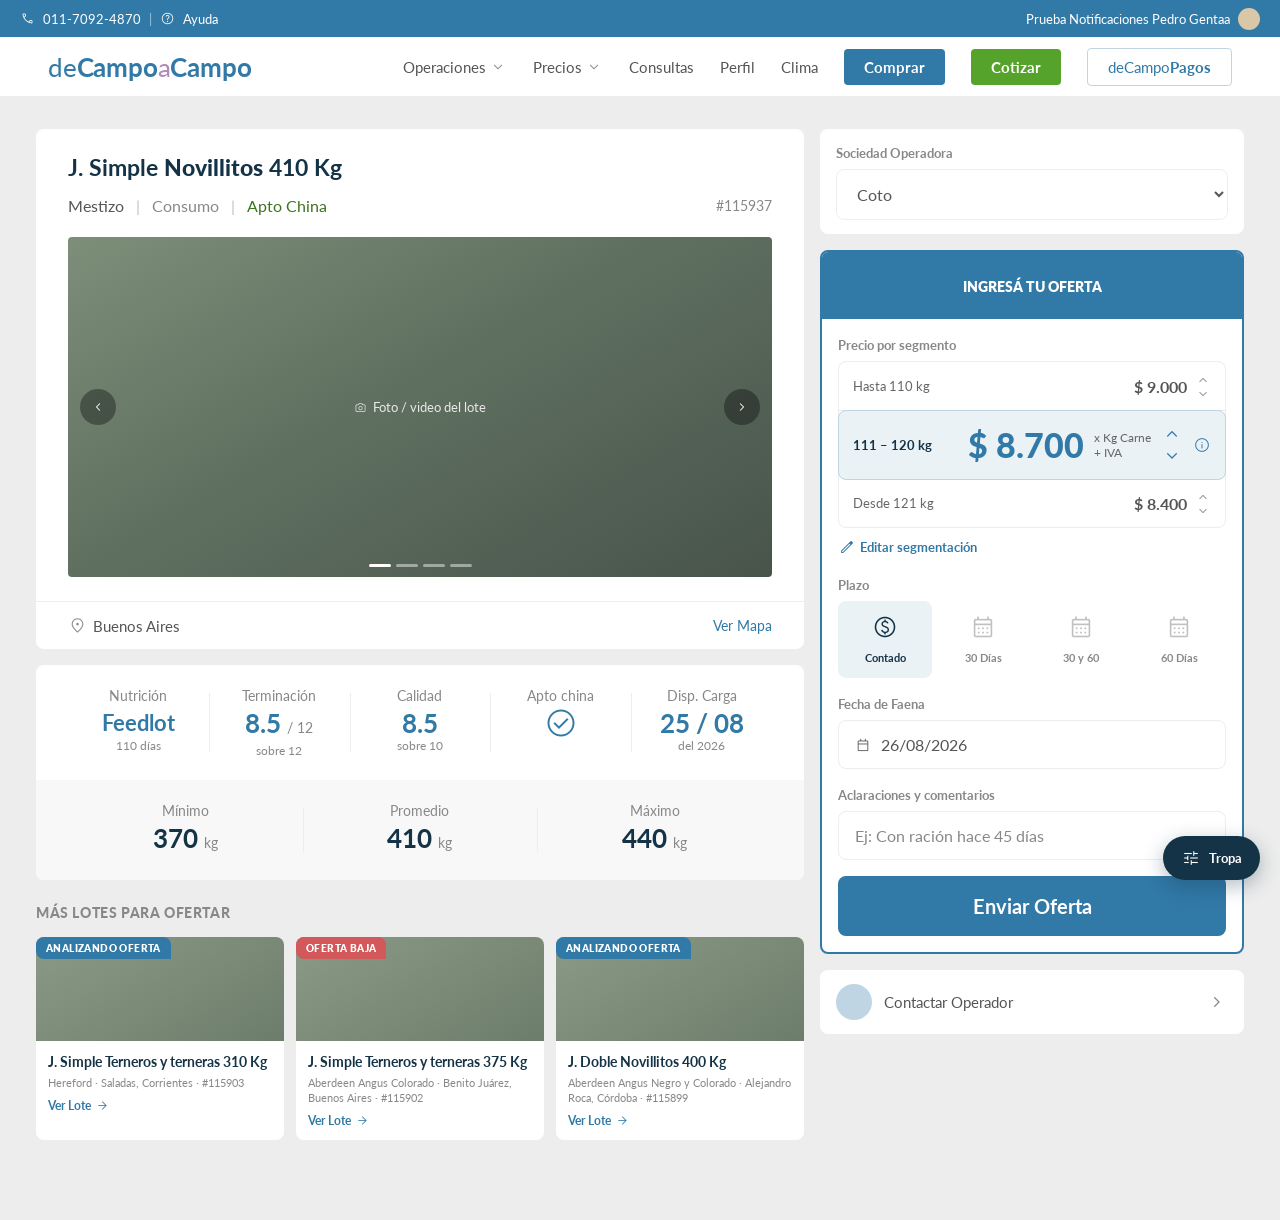
==== commit b301c6d2: "Actualizo protos de segmentacion de ofertas" ====
--- a/compradora/segmentacion-ofertas-faena-web.html
+++ b/compradora/segmentacion-ofertas-faena-web.html
@@ -124,12 +124,11 @@
 .steppers-sm{display:flex;flex-direction:column;color:var(--c-tertiary)}
 .steppers-sm .ms{font-size:16px;height:14px;cursor:pointer}
 .steppers-sm .ms:hover{color:var(--brand)}
-.seg-row.principal{display:block;background:var(--brand-light);border:1px solid var(--brand-mid);border-radius:var(--r-sm);margin:-1px;padding:12px 14px;position:relative}
-.seg-row.principal .range-line{display:flex;align-items:center;gap:6px}
-.seg-row.principal .range{font-size:13px;font-weight:700;line-height:20px;color:var(--ink)}
-.seg-row.principal .range .est{font-weight:400;color:var(--c-tertiary)}
-.principal-line{display:flex;align-items:center;gap:8px;margin-top:2px}
-.seg-row.principal .price{font-size:40px;line-height:52px;font-weight:900;color:var(--brand);white-space:nowrap}
+/* Fila principal: rango, precio y steppers en UNA sola fila (feedback 15/09). */
+.seg-row.principal{display:flex;align-items:center;gap:10px;background:var(--brand-light);border:1px solid var(--brand-mid);border-radius:var(--r-sm);margin:-1px;padding:12px 14px;position:relative}
+.seg-row.principal .range{font-size:13px;font-weight:700;line-height:17px;color:var(--ink);flex:1;min-width:0}
+.seg-row.principal .price{font-size:34px;line-height:40px;font-weight:900;color:var(--brand);white-space:nowrap}
+.seg-row.principal .price-suffix{font-size:12px;line-height:15px}
 .edit-link{display:inline-flex;align-items:center;gap:4px;color:var(--brand);font-size:13px;font-weight:700;cursor:pointer;margin-top:10px}
 .edit-link .ms{font-size:18px}
 /* Selector de categoría para tropas mixtas de mismo eje */
@@ -163,9 +162,9 @@
 .hint .bubble::before{content:'';position:absolute;right:12px;top:-5px;width:10px;height:10px;background:var(--ink);transform:rotate(45deg)}
 .hint:hover .bubble{opacity:1;visibility:visible}
 
-.chips{display:grid;grid-template-columns:repeat(5,1fr);gap:4px}
+.chips{display:grid;grid-template-columns:repeat(4,1fr);gap:4px}
 .chip{border-radius:var(--r-sm);padding:13px 0;text-align:center;cursor:pointer}
-.chip .ms{font-size:26px;color:var(--c-disabled);display:block;margin-bottom:6px}
+.chip .ms{font-size:26px;color:var(--c-disabled);display:block;width:1em;margin:0 auto 6px}
 .chip .cl{font-size:11px;font-weight:700;color:var(--c-tertiary)}
 .chip.selected{background:var(--brand-light)}
 .chip.selected .ms,.chip.selected .cl{color:var(--ink)}
@@ -215,7 +214,15 @@
 .resp.baja .resp-head{background:#9B3A3B}
 .resp.comp .resp-head{background:#3C731F}
 .resp-head span{color:#fff;font-weight:900;text-transform:uppercase;letter-spacing:.4px;font-size:15px}
-.resp-body{background:var(--bg-l1);padding:18px 16px}
+.resp-body{--rp-y:18px;--rp-x:16px;background:var(--bg-l1);padding:var(--rp-y) var(--rp-x)}
+/* La barra de prioridad va a sangre: pegada a los bordes izquierdo, derecho y
+   superior de .resp-body. Se logra con márgenes negativos del tamaño exacto
+   del padding del padre, que por eso vive en --rp-x / --rp-y. */
+.resp-badge{display:flex;align-items:center;justify-content:center;gap:8px;background:#E4F1DA;color:#2F5C18;padding:12px;margin:calc(var(--rp-y) * -1) calc(var(--rp-x) * -1) 14px;border-bottom:1px solid #CFE3C0}
+.resp-badge .ms{font-size:21px}
+.resp-badge span:last-child{font-size:14px;font-weight:700}
+.resp-badge b{font-weight:900}
+.resp-fecha{text-align:center;font-style:italic;color:var(--c-tertiary);font-size:13px;margin-bottom:10px}
 .resp-h{text-align:center;font-weight:700;color:var(--c-primary);font-size:17px;line-height:24px}
 .resp-h b{font-weight:900}
 .resp.baja .resp-h b{color:#9B3A3B}
@@ -244,6 +251,8 @@
 .modal-row .k{font-size:13px;color:var(--c-tertiary)}
 .modal-row .v{font-size:13px;font-weight:700;color:var(--c-primary);text-align:right}
 .edit-row{display:flex;align-items:center;justify-content:space-between;gap:12px;padding:10px 0;border-bottom:1px solid var(--border-tertiary)}
+.edit-nota{font-size:12px;line-height:17px;color:var(--c-tertiary);background:var(--bg-secondary);border-radius:var(--r-xs);padding:9px 11px;margin-bottom:12px}
+.edit-nota b{color:var(--c-secondary);font-weight:700}
 .range-input{font-family:Lato;font-size:13px;width:56px;padding:6px 8px;border:1px solid var(--border-tertiary);border-radius:var(--r-xs);color:var(--c-primary)}
 .range-input.wide{width:88px}
 .price-input{font-family:Lato;font-size:14px;font-weight:700;width:88px;padding:6px 8px;border:1px solid var(--border-tertiary);border-radius:var(--r-xs);color:var(--c-primary);text-align:right}
@@ -268,6 +277,11 @@
 .cw-item .ms{font-size:18px;opacity:.7;margin-top:1px}
 .cw-item small{display:block;font-size:11px;font-weight:400;opacity:.75;margin-top:1px}
 .cw-sep{height:1px;background:rgba(255,255,255,.1);margin:8px 6px}
+.cw-rinde{display:flex;align-items:center;gap:10px;padding:2px 10px 4px}
+.cw-rinde input{flex:1;accent-color:#8FB4CC;height:4px}
+.cw-rv{color:#fff;font-size:13px;font-weight:700;min-width:50px;text-align:right}
+.cw-media{color:#8FB4CC;font-size:11px;line-height:15px;padding:0 10px 8px}
+.cw-media b{color:#fff}
 </style>
 </head>
 <body>
@@ -358,6 +372,8 @@
       <div class="resp" id="resp-card">
         <div class="resp-head"><span id="resp-title"></span></div>
         <div class="resp-body">
+          <div class="resp-badge" id="resp-badge"></div>
+          <div class="resp-fecha" id="resp-fecha"></div>
           <div class="resp-h" id="resp-h"></div>
           <div class="resp-p" id="resp-p"></div>
           <div class="resp-div"></div>
@@ -387,10 +403,11 @@
           <div class="price-box">
             <span class="price-big" id="u-price">$ 9.000</span>
             <span class="price-suffix">x Kg Carne<br>+ IVA</span>
-            <span class="steppers"><span class="ms" onclick="stepUnico(25)">keyboard_arrow_up</span><span class="ms" onclick="stepUnico(-25)">keyboard_arrow_down</span></span>
+            <span class="steppers"><span class="ms" onclick="stepUnico(PASO)">keyboard_arrow_up</span><span class="ms" onclick="stepUnico(-PASO)">keyboard_arrow_down</span></span>
           </div>
+          <span class="edit-link" onclick="crearSegmentacion()"><span class="ms">edit</span>Editar segmentación</span>
           <div class="alert info" style="margin-top:10px"><span class="ms">info</span><div><div class="alert-body">
-            Todavía no tenemos tu segmentación de precios cargada para esta categoría. Ofertá un precio único y avisale al operador si querés diferenciar por kilaje.
+            Todavía no tenemos tu segmentación de precios cargada para esta categoría. Podés ofertar un precio único o crear tu segmentación.
           </div></div></div>
         </div>
 
@@ -401,8 +418,7 @@
             <div class="chip" onclick="pickPlazo(this,'30 Días')"><span class="ms">calendar_month</span><span class="cl">30 Días</span></div>
             <div class="chip" onclick="pickPlazo(this,'30 y 60')"><span class="ms">calendar_month</span><span class="cl">30 y 60</span></div>
             <div class="chip" onclick="pickPlazo(this,'60 Días')"><span class="ms">calendar_month</span><span class="cl">60 Días</span></div>
-            <div class="chip" onclick="pickPlazo(this,'Otro')"><span class="ms">more_horiz</span><span class="cl">Otro</span></div>
-          </div>
+                      </div>
         </div>
 
         <div class="field">
@@ -451,10 +467,17 @@
     <div class="cw-t">Tipo de tropa</div>
     <div id="cw-tropas"></div>
     <div class="cw-sep"></div>
+    <div class="cw-t">Rinde estimado</div>
+    <div class="cw-rinde">
+      <input type="range" id="cw-rinde" min="46" max="66" step="0.5" value="56" oninput="setRinde(this.value)">
+      <span class="cw-rv" id="cw-rinde-v">56.0%</span>
+    </div>
+    <div class="cw-media" id="cw-media"></div>
+    <div class="cw-sep"></div>
     <div class="cw-t">Estado de la oferta</div>
     <div class="cw-item active" data-e="ofertar" onclick="setEstado('ofertar')"><span class="ms">edit_note</span><div>Ofertar<small>Formulario de carga</small></div></div>
-    <div class="cw-item" data-e="competitiva" onclick="setEstado('competitiva')"><span class="ms">verified</span><div>Respuesta: Oferta Competitiva<small>Prioridad + fecha en el título</small></div></div>
-    <div class="cw-item" data-e="baja" onclick="setEstado('baja')"><span class="ms">error</span><div>Respuesta: Oferta Baja<small>Sin fecha ni importe sugerido</small></div></div>
+    <div class="cw-item" data-e="competitiva" onclick="setEstado('competitiva')"><span class="ms">verified</span><div>Respuesta: Oferta Competitiva<small>Barra de prioridad + fecha</small></div></div>
+    <div class="cw-item" data-e="baja" onclick="setEstado('baja')"><span class="ms">error</span><div>Respuesta: Oferta Baja<small>Sin importe sugerido</small></div></div>
   </div>
   <div class="cw-fab" onclick="document.getElementById('cw').classList.toggle('open')"><span class="ms">tune</span>Tropa</div>
 </div>
@@ -470,15 +493,28 @@
    segmentación distinto y una sin historial (cae al precio único de hoy).
    ════════════════════════════════════════════════════════════════ */
 
-/* Regla del cursor principal (acordada con negocio el 19/08):
-   consumo → primer segmento (el más liviano = el de mayor precio)
-   exportación → segmento intermedio (pico de la campana)
-   vaca / tipificación → SIN DEFINIR (P2). El proto asume el del medio. */
-function principalIndex(destino, eje, n){
-  if(eje === 'tipificacion') return Math.floor((n-1)/2);
-  if(destino === 'exportacion') return Math.floor((n-1)/2);
-  return 0;
-}
+/* ════════════════════════════════════════════════════════════════
+   Posición del cursor — regla del 15/09/2026
+   El cursor y el precio de publicación van al segmento **donde cae la
+   tropa**, tanto en consumo como en exportación. Así el precio de
+   publicación es uno solo aunque a cada sociedad le caiga en un tramo
+   distinto de su propia escalera.
+   La media res estimada sale del peso vivo por un rinde genérico teórico.
+   En vaca no hay kilaje: el cursor va a la **mejor tipificación**.
+   ════════════════════════════════════════════════════════════════ */
+let RINDE_TEORICO = 0.56;   /* rinde estimado de la tropa. Editable desde el picker: mover el
+                              rinde mueve la media res estimada y, con ella, el segmento donde
+                              cae el cursor. Es la variable que en producción viene del comprador. */
+const mediaEstimada = kgVivo => Math.round(kgVivo * RINDE_TEORICO / 2);
+
+function segmentoPrincipal(soc, kgVivo){
+  if(soc.eje === 'tipificacion') return 0;     // la mejor tipificación es la primera de la lista
+  const m = mediaEstimada(kgVivo);
+  const i = soc.segmentos.findIndex(s =>     // límites inclusivos: [min, max]
+    (s.min == null || m >= s.min) && (s.max == null || m <= s.max));
+  return i === -1 ? soc.segmentos.length - 1 : i;
+}
+
 
 const SIN_HISTORIAL = 'Frigorífico del Sur S.A.';
 
@@ -491,9 +527,9 @@
     fecha:'26/08/2026', plazo:'Contado',
     sociedades:{
       'Coto':{destino:'consumo', eje:'kilaje', grupo:['Novillito','Vaquillona'], segmentos:[
-        {max:100, price:9000},{min:100,max:110, price:8700},{min:110, price:8400}]},
+        {max:110, price:9000},{max:120, price:8700},{price:8400}]},
       'Matarife Pichinini':{destino:'consumo', eje:'kilaje', grupo:['Novillito','Vaquillona','Ternero'], segmentos:[
-        {max:95, price:9150},{min:95, price:8800}]},
+        {max:120, price:9150},{price:8800}]},
       [SIN_HISTORIAL]:{sinHistorial:true, precio:9000}
     }
   },
@@ -506,10 +542,10 @@
     fecha:'20/08/2026', plazo:'30 Días',
     sociedades:{
       'Swift':{destino:'exportacion', eje:'kilaje', grupo:['Novillo','MEJ'], segmentos:[
-        {max:120, price:8050},{min:120,max:190, price:8300},{min:190, price:8100}]},
+        {max:120, price:8050},{max:190, price:8300},{price:8100}]},
       'Los Nogales S.A.':{destino:'exportacion', eje:'kilaje', grupo:['Novillo'], segmentos:[
-        {max:110, price:7950},{min:110,max:140, price:8200},{min:140,max:190, price:8350},
-        {min:190,max:220, price:8250},{min:220, price:8050}]},
+        {max:110, price:7950},{max:140, price:8200},{max:190, price:8350},
+        {max:220, price:8250},{price:8050}]},
       [SIN_HISTORIAL]:{sinHistorial:true, precio:8300}
     }
   },
@@ -540,9 +576,9 @@
       b:'Los rangos de kilaje son los mismos para las dos categorías. Cargá el precio de cada una alternando con el selector. El operador definió <b>Novillito</b> como categoría de referencia.'},
     sociedades:{
       'Coto':{destino:'consumo', eje:'kilaje', grupo:['Novillito','Vaquillona'], cols:['Novillito','Vaquillona'], segmentos:[
-        {max:100, prices:[8950,8750]},{min:100,max:110, prices:[8650,8450]},{min:110, prices:[8350,8150]}]},
+        {max:105, prices:[8950,8750]},{max:115, prices:[8650,8450]},{prices:[8350,8150]}]},
       'Matarife Pichinini':{destino:'consumo', eje:'kilaje', grupo:['Novillito','Vaquillona'], cols:['Novillito','Vaquillona'], segmentos:[
-        {max:95, prices:[9100,8900]},{min:95, prices:[8750,8550]}]},
+        {max:115, prices:[9100,8900]},{prices:[8750,8550]}]},
       [SIN_HISTORIAL]:{sinHistorial:true, precio:8900}
     }
   },
@@ -557,10 +593,10 @@
       b:'Los rangos de kilaje son los mismos para las dos categorías. Cargá el precio de cada una alternando con el selector. El operador definió <b>Novillo</b> como categoría de referencia.'},
     sociedades:{
       'Swift':{destino:'exportacion', eje:'kilaje', grupo:['Novillo','MEJ'], cols:['Novillo','MEJ'], segmentos:[
-        {max:120, prices:[7980,7830]},{min:120,max:190, prices:[8230,8080]},{min:190, prices:[8030,7880]}]},
+        {max:120, prices:[7980,7830]},{max:190, prices:[8230,8080]},{prices:[8030,7880]}]},
       'Los Nogales S.A.':{destino:'exportacion', eje:'kilaje', grupo:['Novillo','MEJ'], cols:['Novillo','MEJ'], segmentos:[
-        {max:110, prices:[7880,7730]},{min:110,max:140, prices:[8130,7980]},{min:140,max:190, prices:[8280,8130]},
-        {min:190,max:220, prices:[8180,8030]},{min:220, prices:[7980,7830]}]},
+        {max:110, prices:[7880,7730]},{max:140, prices:[8130,7980]},{max:190, prices:[8280,8130]},
+        {max:220, prices:[8180,8030]},{prices:[7980,7830]}]},
       [SIN_HISTORIAL]:{sinHistorial:true, precio:8230}
     }
   },
@@ -584,16 +620,57 @@
   }
 };
 
-const PLAZO_F = {'Contado':1.03,'30 Días':1.00,'30 y 60':0.985,'60 Días':0.965,'Otro':0.95};
+/* Plazos más altos pagan precios más altos (feedback 15/09). */
+/* Plazo → precio: a plazo más largo, precio más alto. Estrictamente creciente. */
+const PLAZO_F = {'Contado':0.965,'30 Días':1.00,'30 y 60':1.025,'60 Días':1.055};
+/* Paso de los selectores de precio — regla del 17/09: los controles (steppers
+   y rueda) mueven el precio de a $10. La edición por teclado en el modal de
+   segmentación sigue siendo libre: ahí se escribe cualquier número. */
+const PASO = 10;
 let TROPA = 'consumo', ESTADO = 'ofertar', ST = null, UNICO = 0;
 let COL = 0;                                   // categoría activa en tropas mixtas
 const $ = id => document.getElementById(id);
 const fmt = n => '$ ' + Number(n).toLocaleString('es-AR');
 function rangeLabel(seg, eje){
   if(eje === 'tipificacion') return 'Tipificación ' + seg.label;
+  if(seg.min == null && seg.max == null) return 'Todos los kilajes';
   if(seg.min == null) return 'Hasta ' + seg.max + ' kg';
-  if(seg.max == null) return 'Más de ' + seg.min + ' kg';
+  if(seg.max == null) return 'Desde ' + seg.min + ' kg';
   return seg.min + ' – ' + seg.max + ' kg';
+}
+
+/* ════════════════════════════════════════════════════════════════
+   Cortes de segmentación — regla del 17/09/2026
+   Dos segmentos NO pueden compartir kilaje. El único número que se
+   edita es el CORTE de cada tramo (su "hasta"); el "desde" del tramo
+   siguiente se deriva como corte + 1. Por eso `min` no se guarda en
+   los datos: se calcula acá. Consecuencias:
+     · la escalera no puede solaparse ni dejar huecos;
+     · mover un corte arrastra el arranque del tramo siguiente;
+     · si un corte queda por debajo del anterior, se sube al mínimo
+       válido (anterior + 1) y el ajuste se propaga hacia la derecha;
+     · el último tramo siempre es abierto (max = null).
+   En vaca el eje es tipificación y esto no aplica.
+   ════════════════════════════════════════════════════════════════ */
+function normalizarCortes(segs){
+  if(!segs || segs.some(s => s.label !== undefined)) return segs;   // eje tipificación
+  segs.forEach((s,i)=>{
+    const prev = segs[i-1];
+    const piso = (prev && prev.max != null) ? prev.max + 1 : null;
+    if(i < segs.length - 1){
+      const minimo = piso == null ? 1 : piso;
+      if(s.max == null || s.max < minimo) s.max = minimo;
+    } else s.max = null;                                            // el último es abierto
+    s.min = piso;
+  });
+  return segs;
+}
+function editCorte(i, v){
+  const n = Math.round(Number(v));
+  ST.segmentos[i].max = isNaN(n) ? 1 : Math.max(1, n);
+  normalizarCortes(ST.segmentos);
+  ST.principal = segmentoPrincipal(ST, TROPAS[TROPA].lote.kg);
+  renderEdit();
 }
 
 /* ── Widget ── */
@@ -649,7 +726,8 @@
     UNICO = d.precio;
   } else {
     ST = {sociedad:soc, plazo:plazo, ...d};
-    ST.principal = principalIndex(d.destino, d.eje, d.segmentos.length);
+    normalizarCortes(ST.segmentos);              // deriva los "desde" a partir de los cortes
+    ST.principal = segmentoPrincipal(ST, TROPAS[TROPA].lote.kg);
   }
   renderPanel();
 }
@@ -658,8 +736,7 @@
   const plazo = ST ? ST.plazo : base;
   loadSoc(soc, base);
   const r = (PLAZO_F[plazo]||1)/(PLAZO_F[base]||1);
-  if(ST.sinHistorial) UNICO = Math.round(UNICO*r/5)*5;
-  else ST.segmentos.forEach(s=> s.price = Math.round(s.price*r/5)*5);
+  escalarPrecios(r);
   ST.plazo = plazo;
   renderPanel();
 }
@@ -668,8 +745,7 @@
   el.classList.add('selected');
   if(!ST) return;
   const r = (PLAZO_F[label]||1)/(PLAZO_F[ST.plazo]||1);
-  if(ST.sinHistorial) UNICO = Math.round(UNICO*r/5)*5;
-  else ST.segmentos.forEach(s=> s.price = Math.round(s.price*r/5)*5);
+  escalarPrecios(r);
   ST.plazo = label;
   renderPanel();
 }
@@ -685,6 +761,9 @@
   const T = TROPAS[TROPA];
   const eje = ST.eje==='tipificacion' ? 'tipificación y grasa' : 'kilaje de la media res';
   let t = `<b>${ST.sociedad}</b> segmenta ${ST.grupo.join(' y ')} por ${eje}, en ${ST.segmentos.length} tramos.`;
+  t += ST.eje === 'tipificacion'
+    ? ' El cursor arranca en la mejor tipificación.'
+    : ` La media estimada de esta tropa es de <b>${mediaEstimada(TROPAS[TROPA].lote.kg)} kg</b> (rinde teórico ${Math.round(RINDE_TEORICO*100)}%), y por eso el cursor cae en este tramo.`;
   if(nCols() > 1) t += ` Los rangos son los mismos para las dos categorías; cambiá de categoría con el selector para cargar el precio de cada una.`;
   if(T.referencia) t += ` El operador definió <b>${T.referencia}</b> como categoría de referencia para esta tropa.`;
   t += ' Todos los valores son editables.';
@@ -709,20 +788,18 @@
 
   $('f-table').innerHTML = ST.segmentos.map((seg,i)=>{
     if(i === ST.principal) return `<div class="seg-row principal">
-      <div class="range-line">
-        <span class="range">${rangeLabel(seg,ST.eje)} <span class="est">${ST.eje==='kilaje'?'de media res':''}</span></span>
-        ${hint}
-      </div>
-      <div class="principal-line"><span class="price">${fmt(pv(seg,COL))}</span>
-        <span class="price-suffix">x Kg Carne<br>+ IVA</span>
-        <span class="steppers">
-          <span class="ms" title="Mueve todos los segmentos manteniendo la diferencia" onclick="stepAll(COL,25)">keyboard_arrow_up</span>
-          <span class="ms" title="Mueve todos los segmentos manteniendo la diferencia" onclick="stepAll(COL,-25)">keyboard_arrow_down</span>
-        </span></div></div>`;
+      <span class="range">${rangeLabel(seg,ST.eje)}</span>
+      <span class="price">${fmt(pv(seg,COL))}</span>
+      <span class="price-suffix">x Kg Carne<br>+ IVA</span>
+      <span class="steppers">
+        <span class="ms" title="Mueve todos los segmentos manteniendo la diferencia" onclick="stepAll(COL,PASO)">keyboard_arrow_up</span>
+        <span class="ms" title="Mueve todos los segmentos manteniendo la diferencia" onclick="stepAll(COL,-PASO)">keyboard_arrow_down</span>
+      </span>
+      ${hint}</div>`;
     return `<div class="seg-row"><span class="range">${rangeLabel(seg,ST.eje)}</span>
       <div class="price-wrap"><span class="price">${fmt(pv(seg,COL))}</span>
-        <span class="steppers-sm"><span class="ms" onclick="stepOne(${i},COL,10)">keyboard_arrow_up</span>
-        <span class="ms" onclick="stepOne(${i},COL,-10)">keyboard_arrow_down</span></span></div></div>`;
+        <span class="steppers-sm"><span class="ms" onclick="stepOne(${i},COL,PASO)">keyboard_arrow_up</span>
+        <span class="ms" onclick="stepOne(${i},COL,-PASO)">keyboard_arrow_down</span></span></div></div>`;
   }).join('');
 
   renderRespuesta();
@@ -738,6 +815,26 @@
 function editPrice(i,c,v){ setPv(ST.segmentos[i], c, +v); }
 
 /* ── Edición ── */
+/* Sin segmentación cargada: se ofrece igual "Editar segmentación" para que
+   el comprador la cree desde cero (feedback 15/09). */
+function crearSegmentacion(){
+  const T = TROPAS[TROPA];
+  const modelo = Object.values(T.sociedades).find(x => !x.sinHistorial);
+  const media = mediaEstimada(T.lote.kg);
+  ST = {
+    sociedad: ST.sociedad, plazo: ST.plazo,
+    destino: modelo.destino, eje: modelo.eje, grupo: modelo.grupo,
+    segmentos: modelo.eje === 'tipificacion'
+      ? [{label:'B1', price:UNICO}, {label:'C1', price:UNICO-300}]
+      : [{max: media, price:UNICO}, {price:UNICO-300}]   // el 2º arranca en media+1
+  };
+  normalizarCortes(ST.segmentos);
+  ST.principal = segmentoPrincipal(ST, T.lote.kg);
+  COL = 0;
+  renderPanel();
+  openEdit();
+}
+
 function openEdit(){
   if(!ST || ST.sinHistorial) return;
   $('edit-sub').textContent = `${ST.sociedad} · ${ST.destino==='exportacion'?'Exportación':'Consumo'} · ${ST.grupo.join(' · ')}`;
@@ -746,19 +843,22 @@
 function renderEdit(){
   const multi = nCols() > 1;
   const hdr = multi ? `<div class="edit-hdr"><span>Segmento</span>${ST.cols.map(c=>`<span>${c}</span>`).join('')}<span></span></div>` : '';
+  const nota = ST.eje==='tipificacion' ? '' :
+    `<div class="edit-nota">Editás el <b>corte</b> de cada tramo. El tramo siguiente arranca en ese kilaje + 1, así dos segmentos nunca comparten kilaje.</div>`;
   const rows = ST.segmentos.map((seg,i)=>{
     let rf;
+    /* Un solo input por fila: el corte. El "desde" es texto, derivado del
+       corte de arriba, para que no se pueda escribir un solapamiento. */
     if(ST.eje==='tipificacion') rf = `<input class="range-input wide" value="${seg.label}" oninput="ST.segmentos[${i}].label=this.value"/>`;
-    else if(seg.min==null) rf = `Hasta <input type="number" class="range-input" value="${seg.max}" oninput="ST.segmentos[${i}].max=+this.value"/> kg`;
-    else if(seg.max==null) rf = `Más de <input type="number" class="range-input" value="${seg.min}" oninput="ST.segmentos[${i}].min=+this.value"/> kg`;
-    else rf = `<input type="number" class="range-input" value="${seg.min}" oninput="ST.segmentos[${i}].min=+this.value"/> – <input type="number" class="range-input" value="${seg.max}" oninput="ST.segmentos[${i}].max=+this.value"/> kg`;
+    else if(seg.max == null) rf = seg.min == null ? 'Todos los kilajes' : `Desde <b>${seg.min}</b> kg`;
+    else rf = `${seg.min == null ? 'Hasta' : `<b>${seg.min}</b> –`} <input type="number" class="range-input" min="1" value="${seg.max}" onchange="editCorte(${i},this.value)"/> kg`;
     const del = ST.segmentos.length>1 ? `<span class="ms del" onclick="delSeg(${i})" title="Quitar">delete</span>` : '<span></span>';
     const inputs = (multi ? ST.cols : ['x']).map((c,ci)=>
       `<input type="number" class="price-input" value="${pv(seg,ci)}" oninput="editPrice(${i},${ci},this.value)"/>`).join('');
     if(multi) return `<div class="edit-row multi"><span class="rf">${rf}</span>${inputs}${del}</div>`;
     return `<div class="edit-row"><span class="rf">${rf}</span><div class="edit-price">${inputs}${del}</div></div>`;
   }).join('');
-  $('edit-body').innerHTML = hdr + rows + `<span class="add-seg" onclick="addSeg()"><span class="ms">add_circle</span>Agregar segmento</span>`;
+  $('edit-body').innerHTML = nota + hdr + rows + `<span class="add-seg" onclick="addSeg()"><span class="ms">add_circle</span>Agregar segmento</span>`;
 }
 function addSeg(){
   const multi = nCols() > 1;
@@ -767,16 +867,21 @@
   if(ST.eje==='tipificacion'){
     nuevo.label = 'Nueva';
     if(multi) nuevo.prices = last.prices.map(p=>p-200); else nuevo.price = last.price-200;
-  } else if(last.max == null){
-    const b = last.min + 20; last.max = b; nuevo.min = b;
-  } else nuevo.min = last.max;
+  } else {
+    /* El último tramo es abierto: se le pone un corte y el nuevo queda abierto.
+       normalizarCortes() deriva el "desde" del nuevo como ese corte + 1. */
+    last.max = (last.min != null ? last.min : mediaEstimada(TROPAS[TROPA].lote.kg)) + 20;
+  }
   ST.segmentos.push(nuevo);
+  normalizarCortes(ST.segmentos);
+  ST.principal = segmentoPrincipal(ST, TROPAS[TROPA].lote.kg);
   renderEdit();
 }
 function delSeg(i){
   if(ST.segmentos.length<=1) return;
   ST.segmentos.splice(i,1);
-  ST.principal = principalIndex(ST.destino, ST.eje, ST.segmentos.length);
+  normalizarCortes(ST.segmentos);
+  ST.principal = segmentoPrincipal(ST, TROPAS[TROPA].lote.kg);
   renderEdit();
 }
 function saveEdit(){ renderPanel(); closeModal('ov-edit'); }
@@ -813,22 +918,29 @@
 function closeModal(id){ $(id).classList.remove('open'); }
 document.querySelectorAll('.overlay').forEach(o=> o.addEventListener('click', e=>{ if(e.target===o) o.classList.remove('open'); }));
 
-/* ── Respuesta del hub ──
-   Feedback de negocio del 09/09/2026:
-   · Baja: sin fecha, sin importe sugerido y sin el tip de cuánto subir.
-   · Competitiva: la prioridad se fusiona con la fecha en el título, y el
-     stepper de 3 pasos se resuelve como texto corrido. */
+/* ── Respuesta del hub — diseños finales (16/09/2026) ──
+   · La prioridad sale del título y pasa a una barra verde clara propia,
+     con ícono de personas y formato «Prioridad de Compra Inmediata: #2».
+   · La fecha vuelve, pero como línea propia en gris itálica
+     («Respuesta de hace 3 días (21/09/2026)»), en los dos estados.
+     Esto revierte el «sacar la fecha» del 09/09, que se había pedido
+     sobre una maqueta donde la fecha competía con el título.
+   · Baja: copy corto, sin importe sugerido y sin tip de cuánto subir. */
 const RESP = {
   competitiva: {
     cls:'comp', titulo:'Oferta competitiva',
-    h:'Sos <b>prioridad 2</b> desde el 21/09/2026 <span class="mut">(hace 3 días)</span>',
-    p:'Tu oferta ya fue recibida y estamos acordando la venta con el productor. Si acepta, vas a poder ejecutar la <b>Compra Inmediata</b> de este lote.',
+    badge:{icon:'groups', txt:'Prioridad de Compra Inmediata: <b>#2</b>'},
+    fecha:'Respuesta de hace 3 días (21/09/2026)',
+    h:null,
+    p:'Una vez cerrado el acuerdo con el vendedor tendrás prioridad para la <b>Compra Inmediata</b>.',
     cta:null
   },
   baja: {
     cls:'baja', titulo:'Oferta baja',
+    badge:null,
+    fecha:'Respuesta de hace 3 días (21/09/2026)',
     h:'Tu oferta no es competitiva',
-    p:'Hay ofertas superiores. Ingresá una nueva oferta si querés entrar en el corte para entrar en las compras inmediatas.',
+    p:'Hay ofertas superiores. Ingresá una nueva oferta para acceder a la <b>Compra Inmediata</b>.',
     cta:'Ingresar una nueva oferta'
   }
 };
@@ -838,7 +950,12 @@
   const R = RESP[ESTADO];
   $('resp-card').className = 'resp ' + R.cls;
   $('resp-title').textContent = R.titulo;
-  $('resp-h').innerHTML = R.h;
+  $('resp-badge').innerHTML = R.badge ? `<span class="ms">${R.badge.icon}</span><span>${R.badge.txt}</span>` : '';
+  $('resp-badge').classList.toggle('hidden', !R.badge);
+  $('resp-fecha').innerHTML = R.fecha || '';
+  $('resp-fecha').classList.toggle('hidden', !R.fecha);
+  $('resp-h').innerHTML = R.h || '';
+  $('resp-h').classList.toggle('hidden', !R.h);
   $('resp-p').innerHTML = R.p;
   $('seg-resp').innerHTML = ST.sinHistorial
     ? `<div class="seg-row"><span class="range">Precio único</span><span class="price">${fmt(UNICO)}</span></div>`
@@ -850,11 +967,46 @@
     ? `<button class="btn btn-primary" onclick="setEstado('ofertar')">${R.cta}</button>` : '';
 }
 
+
+/* ── Rinde estimado (picker) ──
+   Regla del 15/09: el cursor cae en el segmento de la media res estimada.
+   Media res = peso vivo × rinde ÷ 2. Al mover el rinde se recalcula la media
+   y el cursor salta de tramo sin tocar la escalera de precios.
+   En vaca el eje es tipificación: el rinde no mueve el cursor. */
+function setRinde(v){
+  RINDE_TEORICO = Number(v)/100;
+  $('cw-rinde-v').textContent = Number(v).toFixed(1) + '%';
+  if(ST && !ST.sinHistorial){
+    ST.principal = segmentoPrincipal(ST, TROPAS[TROPA].lote.kg);
+    renderPanel();
+    if(ESTADO !== 'ofertar') renderRespuesta();
+  }
+  renderRindeInfo();
+}
+function renderRindeInfo(){
+  const L = TROPAS[TROPA].lote, m = mediaEstimada(L.kg);
+  $('cw-media').innerHTML = (ST && ST.eje === 'tipificacion')
+    ? `Media estimada <b>${m} kg</b> · en vaca el cursor va a la mejor tipificación, no al kilaje`
+    : `${L.kg} kg vivo × ${(RINDE_TEORICO*100).toFixed(1)}% ÷ 2 = <b>${m} kg</b> de media res`;
+}
+
+/* Reescala TODA la oferta por el factor de plazo r. Sirve para cualquier
+   casuística: precio único (sin historial), escalera segmentada y tropa mixta
+   de mismo eje, donde cada segmento tiene un precio por categoría. */
+function escalarPrecios(r){
+  if(!ST) return;
+  if(ST.sinHistorial){ UNICO = Math.round(UNICO*r/PASO)*PASO; return; }
+  ST.segmentos.forEach(s=>{
+    if(s.prices) s.prices = s.prices.map(p=> Math.round(p*r/PASO)*PASO);
+    else s.price = Math.round(s.price*r/PASO)*PASO;
+  });
+}
+
 /* ── Navegación ── */
 function setTropa(k){
   TROPA = k;
   document.querySelectorAll('.overlay').forEach(o=>o.classList.remove('open'));
-  renderWidget(); renderLote(); initTropa();
+  renderWidget(); renderLote(); initTropa(); renderRindeInfo();
   $('cw').classList.remove('open');
   window.scrollTo(0,0);
 }
@@ -868,7 +1020,7 @@
   window.scrollTo(0,0);
 }
 
-renderWidget(); renderLote(); initTropa(); setEstado('ofertar');
+renderWidget(); renderLote(); initTropa(); renderRindeInfo(); setEstado('ofertar');
 </script>
 </body>
 </html>
